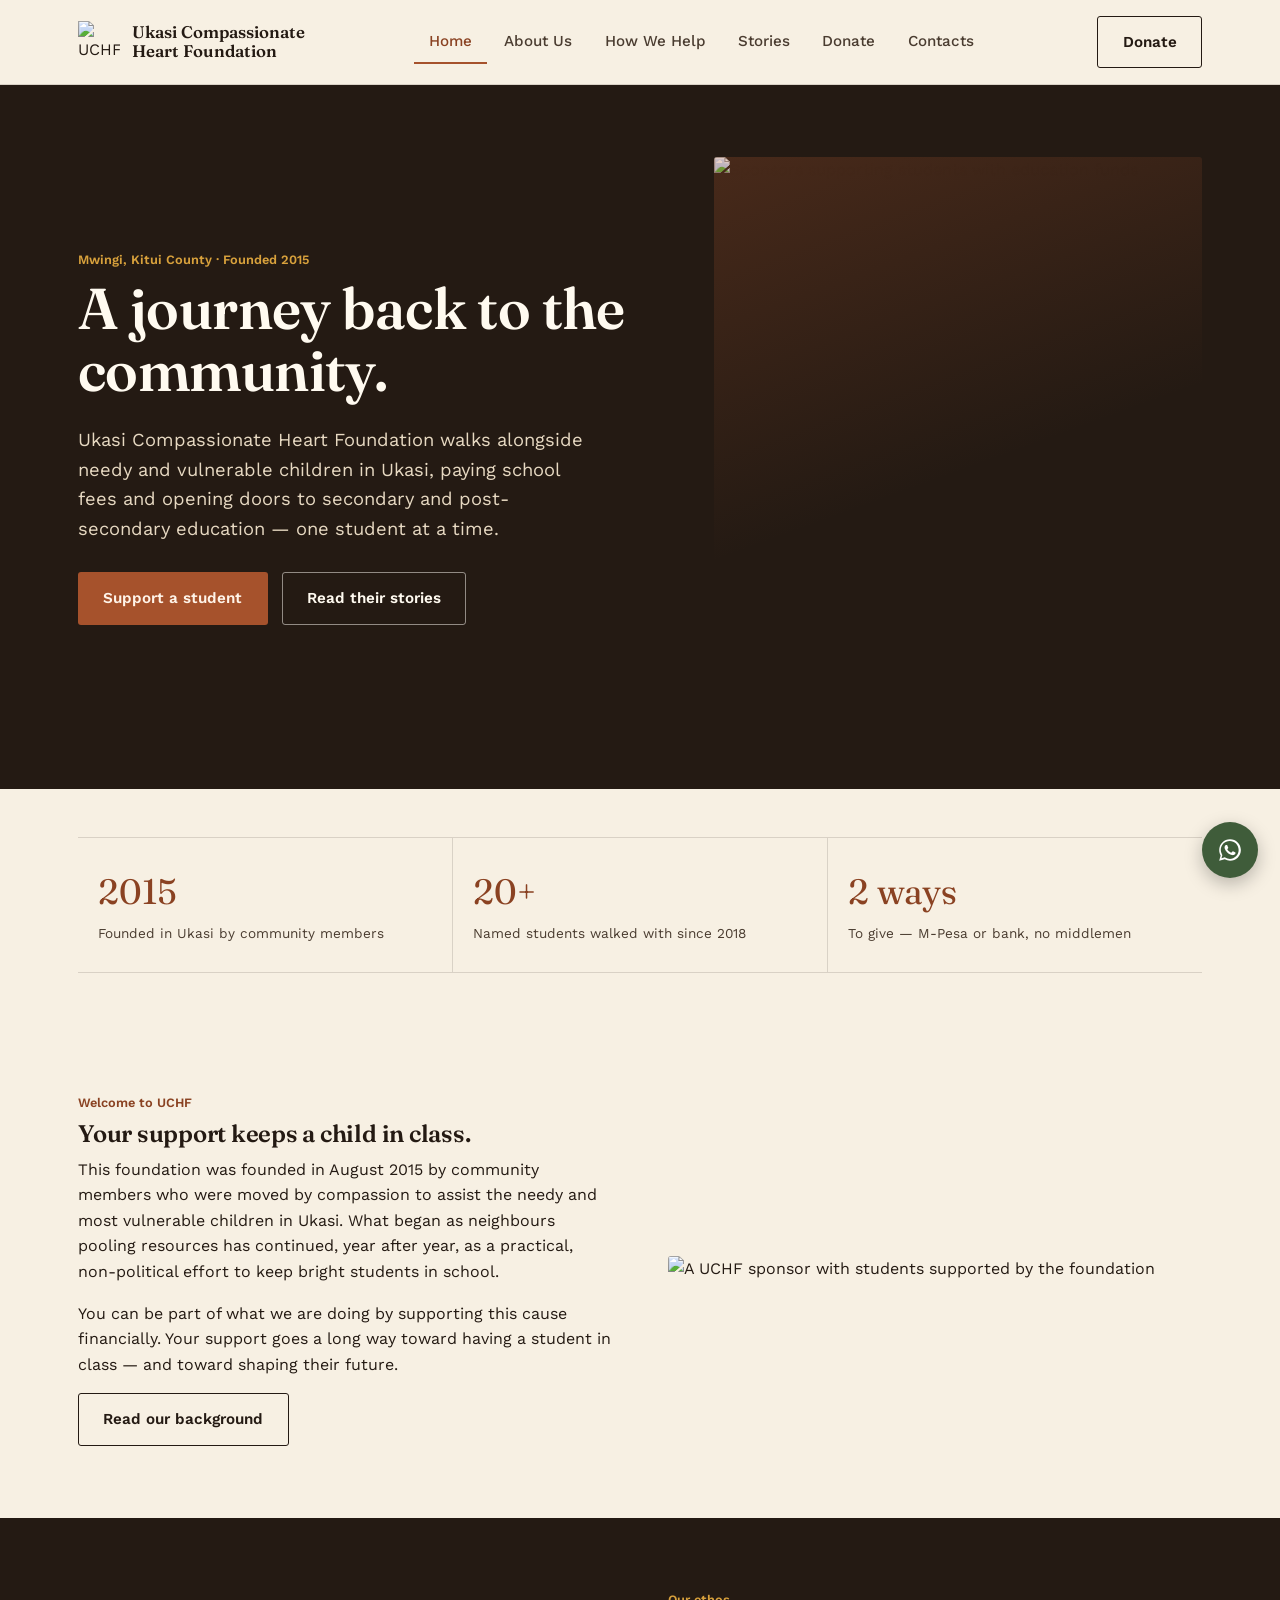
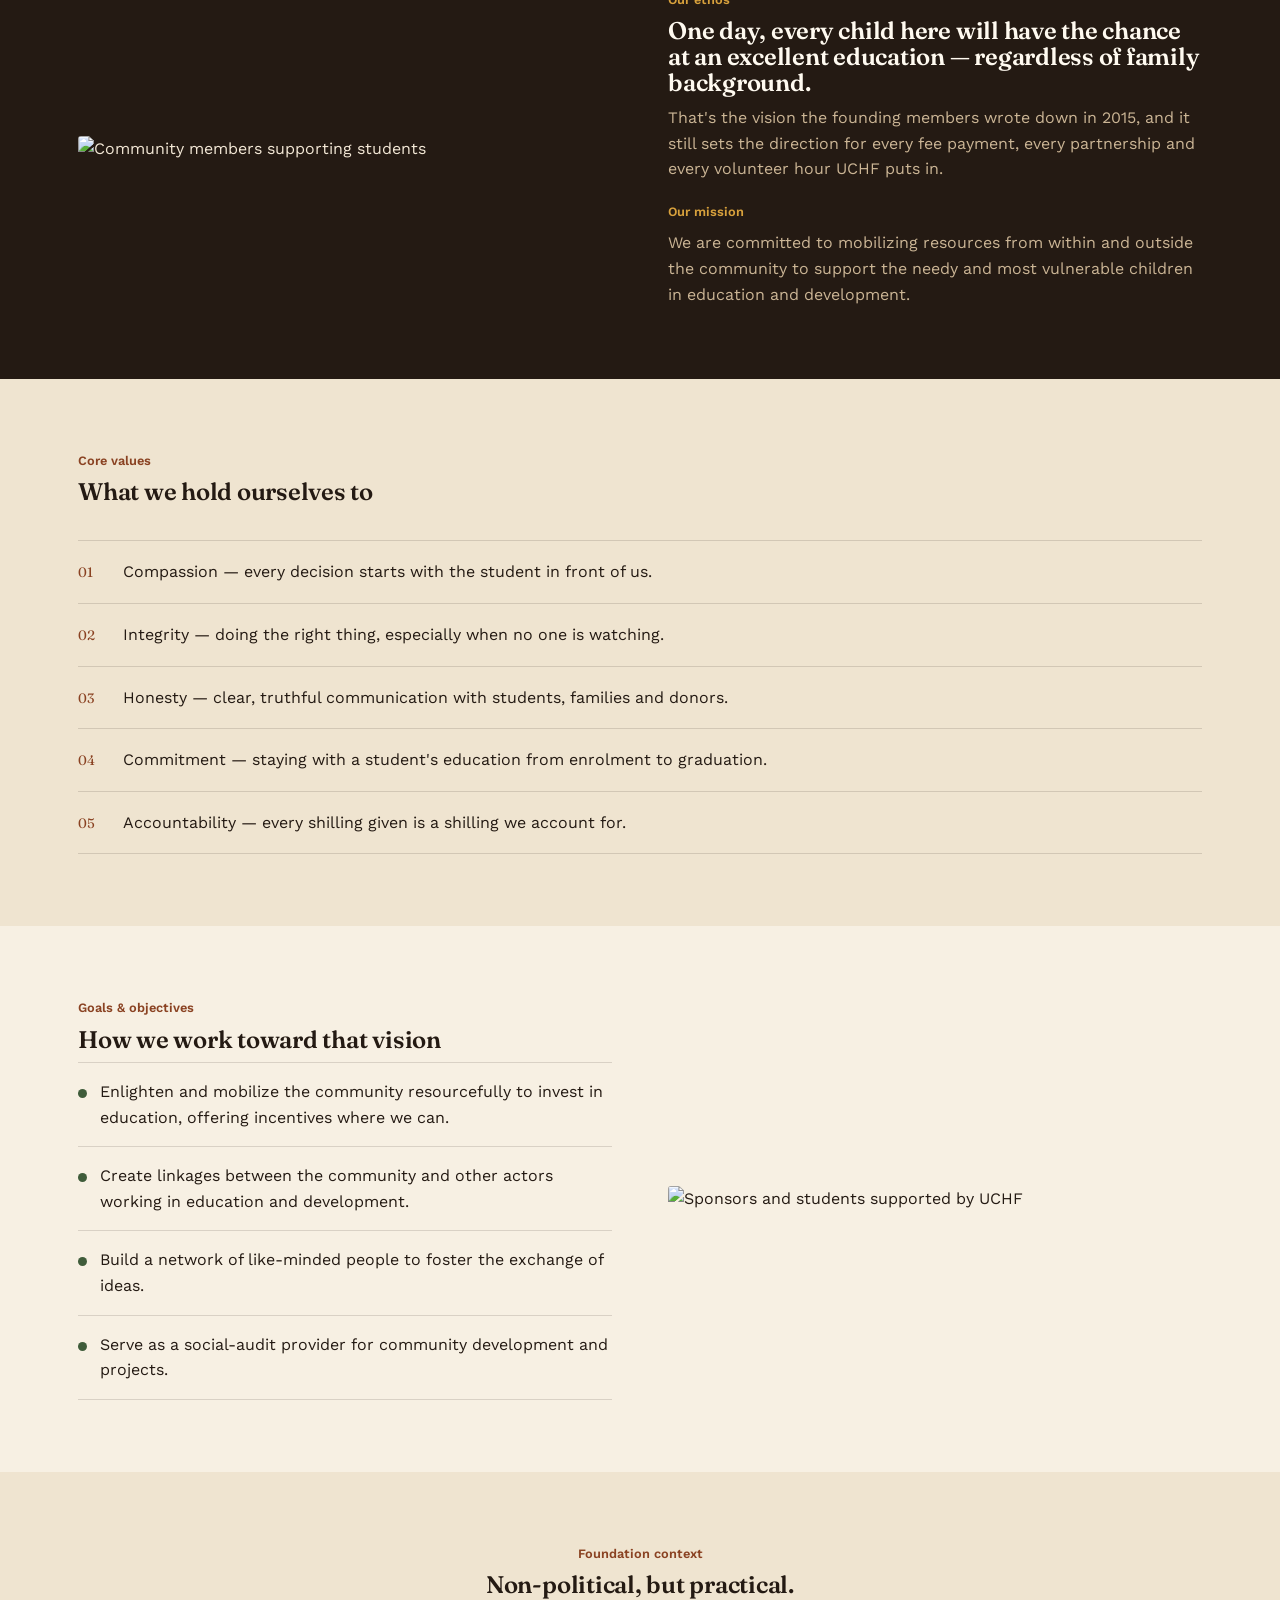
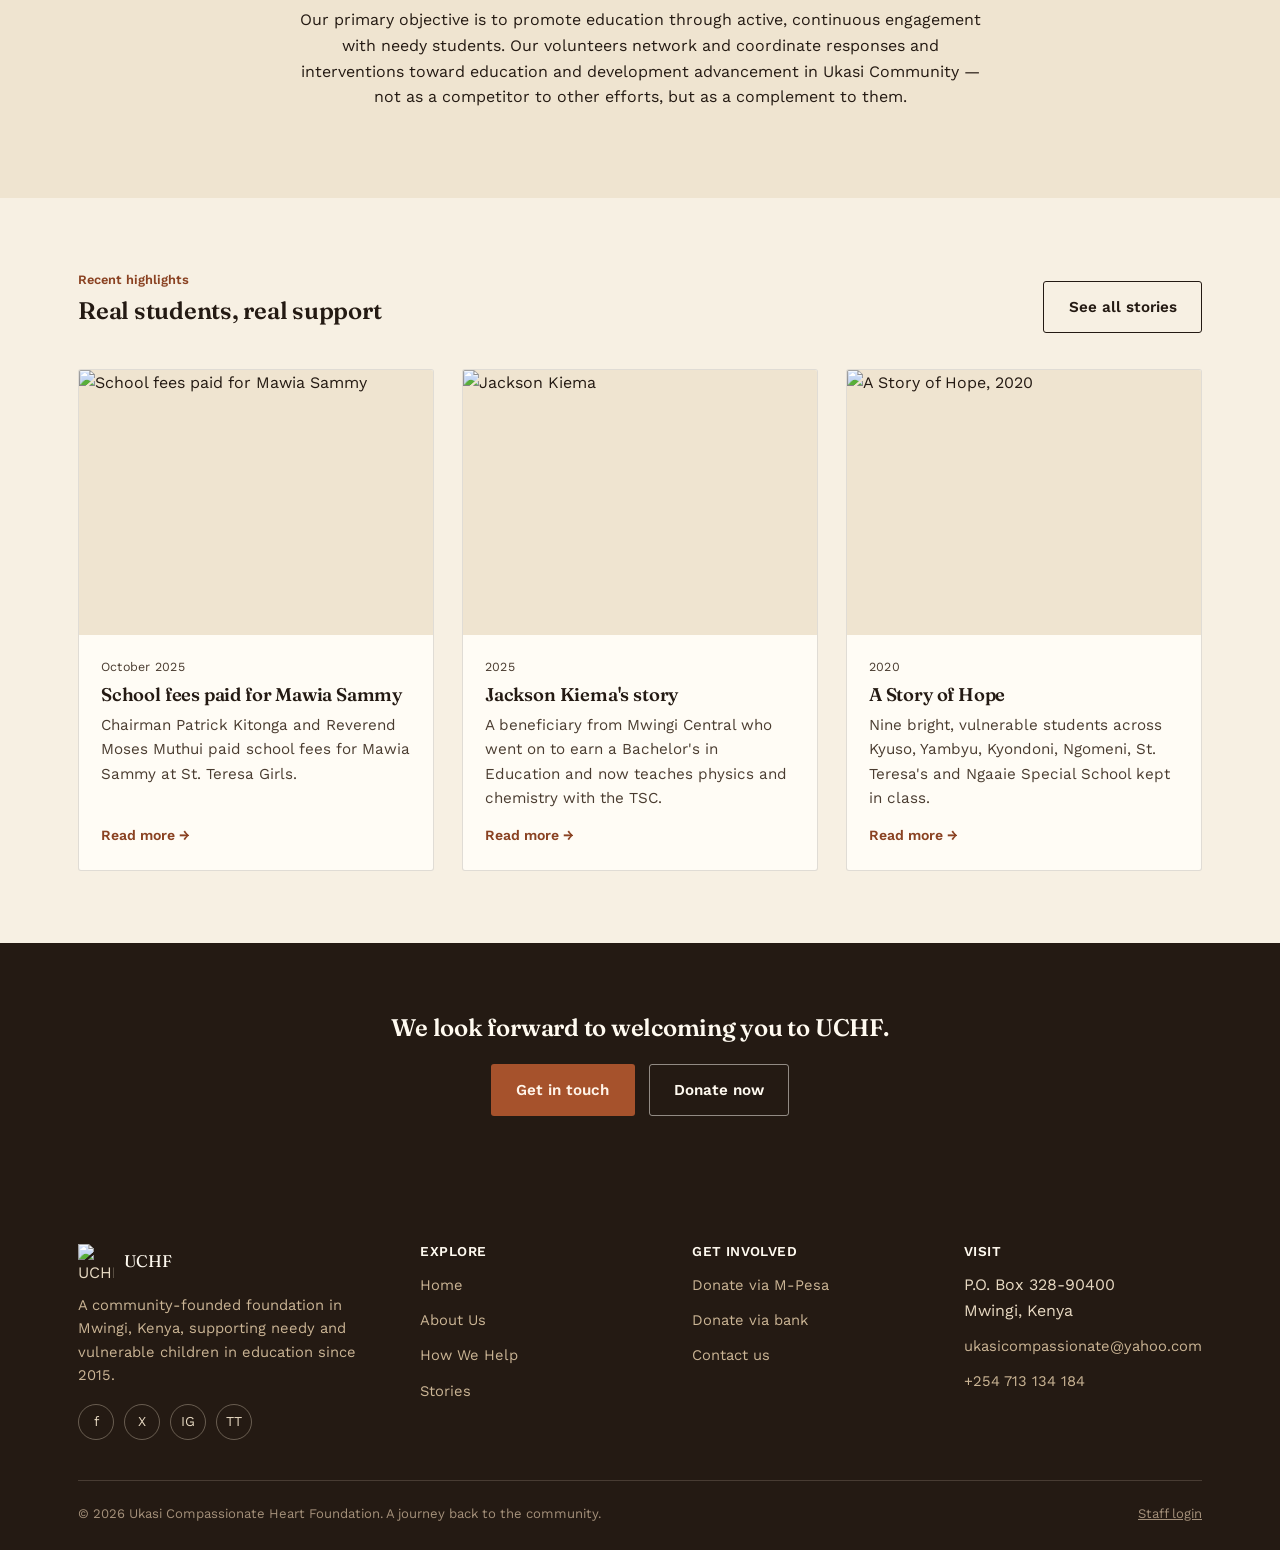
==== index.html @ 21df184b "feat: rebuild UCHF website as six-page interlinked static site - Recreate ukasicompassionateheart.or" ====
<!DOCTYPE html>
<html lang="en">
<head>
<meta charset="UTF-8">
<meta name="viewport" content="width=device-width, initial-scale=1">
<title>Ukasi Compassionate Heart Foundation — A journey back to the community</title>
<meta name="description" content="UCHF is a community-founded foundation in Mwingi, Kenya, supporting needy and vulnerable children with secondary and post-secondary education since 2015.">
<link rel="icon" href="https://www.ukasicompassionateheart.org/wp-content/uploads/2025/10/uchf-logo.png">
<link rel="stylesheet" href="css/style.css">
</head>
<body data-page="home">

<header class="site">
  <div class="nav-inner">
    <a class="brand" href="index.html">
      <img src="https://www.ukasicompassionateheart.org/wp-content/uploads/2025/10/uchf-logo.png" alt="UCHF logo">
      <span class="brand-text">Ukasi Compassionate<br>Heart Foundation</span>
    </a>
    <nav class="primary">
      <a href="index.html" data-nav="home">Home</a>
      <a href="about.html" data-nav="about">About Us</a>
      <a href="programs.html" data-nav="programs">How We Help</a>
      <a href="stories.html" data-nav="stories">Stories</a>
      <a href="donate.html" data-nav="donate">Donate</a>
      <a href="contact.html" data-nav="contact">Contacts</a>
    </nav>
    <div class="nav-cta">
      <a href="donate.html" class="btn btn-outline">Donate</a>
      <button class="menu-toggle" aria-label="Toggle menu"><span></span></button>
    </div>
  </div>
</header>

<section class="hero">
  <div class="hero-grid">
    <div class="hero-copy">
      <p class="eyebrow" style="color:var(--gold)">Mwingi, Kitui County · Founded 2015</p>
      <h1>A journey back to the community.</h1>
      <p class="lede">Ukasi Compassionate Heart Foundation walks alongside needy and vulnerable children in Ukasi, paying school fees and opening doors to secondary and post-secondary education — one student at a time.</p>
      <div class="hero-actions">
        <a href="donate.html" class="btn btn-clay">Support a student</a>
        <a href="stories.html" class="btn btn-ghost">Read their stories</a>
      </div>
    </div>
    <div class="hero-photo">
      <img src="https://www.ukasicompassionateheart.org/wp-content/uploads/2025/10/Firefly_a-photo-of-sponsors-supporting-a-few-students-with-college-education-funds-should-be-378189-1024x796.jpg" alt="Sponsors supporting students with education funds">
    </div>
  </div>
</section>

<section class="tight">
  <div class="wrap">
    <div class="stat-row">
      <div class="stat"><span class="n" data-count="2015">2015</span><span class="l">Founded in Ukasi by community members</span></div>
      <div class="stat"><span class="n" data-count="20" data-suffix="+">0</span><span class="l">Named students walked with since 2018</span></div>
      <div class="stat"><span class="n" data-count="2" data-suffix=" ways">0</span><span class="l">To give — M-Pesa or bank, no middlemen</span></div>
    </div>
  </div>
</section>

<section>
  <div class="wrap two-col">
    <div>
      <p class="eyebrow">Welcome to UCHF</p>
      <h2>Your support keeps a child in class.</h2>
      <p>This foundation was founded in August 2015 by community members who were moved by compassion to assist the needy and most vulnerable children in Ukasi. What began as neighbours pooling resources has continued, year after year, as a practical, non-political effort to keep bright students in school.</p>
      <p>You can be part of what we are doing by supporting this cause financially. Your support goes a long way toward having a student in class — and toward shaping their future.</p>
      <a href="about.html" class="btn btn-outline">Read our background</a>
    </div>
    <img src="https://www.ukasicompassionateheart.org/wp-content/uploads/2025/10/Lucid_Origin_a_vibrant_and_heartwarming_photo_of_African_spons_2-1-1024x1024.jpg" alt="A UCHF sponsor with students supported by the foundation">
  </div>
</section>

<section class="bg-ink">
  <div class="wrap two-col">
    <img src="https://www.ukasicompassionateheart.org/wp-content/uploads/2025/10/Lucid_Origin_a_photo_of_African_sponsors_supporting_a_few_Afri_1-1024x1024.jpg" alt="Community members supporting students">
    <div>
      <p class="eyebrow">Our ethos</p>
      <h2>One day, every child here will have the chance at an excellent education — regardless of family background.</h2>
      <p style="color:#cbb595">That's the vision the founding members wrote down in 2015, and it still sets the direction for every fee payment, every partnership and every volunteer hour UCHF puts in.</p>
      <p class="eyebrow" style="margin-top:1.6em">Our mission</p>
      <p style="color:#cbb595;margin-bottom:0">We are committed to mobilizing resources from within and outside the community to support the needy and most vulnerable children in education and development.</p>
    </div>
  </div>
</section>

<section class="bg-deep">
  <div class="wrap">
    <div class="section-head">
      <p class="eyebrow">Core values</p>
      <h2>What we hold ourselves to</h2>
    </div>
    <ul class="value-list">
      <li><span class="num">01</span><span>Compassion — every decision starts with the student in front of us.</span></li>
      <li><span class="num">02</span><span>Integrity — doing the right thing, especially when no one is watching.</span></li>
      <li><span class="num">03</span><span>Honesty — clear, truthful communication with students, families and donors.</span></li>
      <li><span class="num">04</span><span>Commitment — staying with a student's education from enrolment to graduation.</span></li>
      <li><span class="num">05</span><span>Accountability — every shilling given is a shilling we account for.</span></li>
    </ul>
  </div>
</section>

<section>
  <div class="wrap two-col">
    <div>
      <p class="eyebrow">Goals &amp; objectives</p>
      <h2>How we work toward that vision</h2>
      <ul class="goal-list">
        <li>Enlighten and mobilize the community resourcefully to invest in education, offering incentives where we can.</li>
        <li>Create linkages between the community and other actors working in education and development.</li>
        <li>Build a network of like-minded people to foster the exchange of ideas.</li>
        <li>Serve as a social-audit provider for community development and projects.</li>
      </ul>
    </div>
    <img src="https://www.ukasicompassionateheart.org/wp-content/uploads/2025/10/Firefly_a-photo-of-sponsors-supporting-a-few-students-with-college-education-funds-should-be-301897.jpg" alt="Sponsors and students supported by UCHF">
  </div>
</section>

<section class="bg-deep">
  <div class="wrap" style="text-align:center;max-width:760px">
    <p class="eyebrow" style="justify-content:center">Foundation context</p>
    <h2>Non-political, but practical.</h2>
    <p>Our primary objective is to promote education through active, continuous engagement with needy students. Our volunteers network and coordinate responses and interventions toward education and development advancement in Ukasi Community — not as a competitor to other efforts, but as a complement to them.</p>
  </div>
</section>

<section>
  <div class="wrap">
    <div class="section-head" style="display:flex;justify-content:space-between;align-items:flex-end;flex-wrap:wrap;gap:16px;max-width:none">
      <div>
        <p class="eyebrow">Recent highlights</p>
        <h2 class="mt-0">Real students, real support</h2>
      </div>
      <a href="stories.html" class="btn btn-outline">See all stories</a>
    </div>
    <div class="grid-3">
      <div class="story-card">
        <div class="thumb"><img src="https://www.ukasicompassionateheart.org/wp-content/uploads/2025/10/WhatsApp-Image-2025-10-21-at-18.27.44_65512d56.jpg" alt="School fees paid for Mawia Sammy" data-lightbox="https://www.ukasicompassionateheart.org/wp-content/uploads/2025/10/WhatsApp-Image-2025-10-21-at-18.27.44_65512d56.jpg" data-caption="School fees paid for Mawia Sammy"></div>
        <div class="body">
          <span class="date">October 2025</span>
          <h3>School fees paid for Mawia Sammy</h3>
          <p>Chairman Patrick Kitonga and Reverend Moses Muthui paid school fees for Mawia Sammy at St. Teresa Girls.</p>
          <a class="readmore" href="stories.html#mawia-sammy">Read more →</a>
        </div>
      </div>
      <div class="story-card">
        <div class="thumb"><img src="https://www.ukasicompassionateheart.org/wp-content/uploads/2025/10/Kiema.jpg" alt="Jackson Kiema" data-lightbox="https://www.ukasicompassionateheart.org/wp-content/uploads/2025/10/Kiema.jpg" data-caption="Jackson Kiema"></div>
        <div class="body">
          <span class="date">2025</span>
          <h3>Jackson Kiema's story</h3>
          <p>A beneficiary from Mwingi Central who went on to earn a Bachelor's in Education and now teaches physics and chemistry with the TSC.</p>
          <a class="readmore" href="stories.html#jackson-kiema">Read more →</a>
        </div>
      </div>
      <div class="story-card">
        <div class="thumb"><img src="https://www.ukasicompassionateheart.org/wp-content/uploads/2025/10/school.jpeg" alt="A Story of Hope, 2020" data-lightbox="https://www.ukasicompassionateheart.org/wp-content/uploads/2025/10/school.jpeg" data-caption="A Story of Hope, 2020"></div>
        <div class="body">
          <span class="date">2020</span>
          <h3>A Story of Hope</h3>
          <p>Nine bright, vulnerable students across Kyuso, Yambyu, Kyondoni, Ngomeni, St. Teresa's and Ngaaie Special School kept in class.</p>
          <a class="readmore" href="stories.html#story-of-hope-2020">Read more →</a>
        </div>
      </div>
    </div>
  </div>
</section>

<section class="bg-ink center">
  <div class="wrap" style="max-width:640px">
    <h2>We look forward to welcoming you to UCHF.</h2>
    <div class="hero-actions" style="justify-content:center;margin-top:1.4em">
      <a href="contact.html" class="btn btn-clay">Get in touch</a>
      <a href="donate.html" class="btn btn-ghost">Donate now</a>
    </div>
  </div>
</section>

<div id="uchf-footer"></div>
<script src="js/main.js"></script>
<script src="js/footer.js"></script>
<div class="lightbox" id="lightbox"><button class="lightbox-close" aria-label="Close">✕</button><img src="" alt=""></div>
<div class="toast" id="toast"></div>
<div class="wa-widget" id="wa-widget">
  <div class="wa-panel" id="wa-panel">
    <div class="wa-panel-head">
      <img src="https://www.ukasicompassionateheart.org/wp-content/uploads/2025/10/uchf-logo.png" alt="UCHF logo">
      <div><strong>Ukasi Compassionate Heart Foundation</strong><span>Typically replies within a day</span></div>
    </div>
    <p class="wa-panel-msg">Hi 👋 — have a question about donating or sponsoring a student? Message us directly on WhatsApp.</p>
    <a class="wa-start" href="https://wa.me/254713134184?text=Hi%20UCHF%2C%20I%27d%20like%20to%20ask%20about..." target="_blank" rel="noopener">Start chat</a>
  </div>
  <button class="wa-toggle-btn" id="wa-toggle" aria-label="Toggle WhatsApp chat" aria-expanded="false">
    <svg class="ic-chat" viewBox="0 0 24 24"><path d="M12.04 2c-5.52 0-10 4.48-10 10 0 1.77.46 3.5 1.34 5.02L2 22l5.13-1.35A9.96 9.96 0 0 0 12.04 22c5.52 0 10-4.48 10-10s-4.48-10-10-10zm0 18.2c-1.6 0-3.16-.43-4.52-1.24l-.32-.19-3.05.8.81-2.97-.21-.3a8.2 8.2 0 0 1-1.26-4.3c0-4.54 3.7-8.24 8.25-8.24 4.54 0 8.24 3.7 8.24 8.24 0 4.55-3.7 8.2-8.24 8.2zm4.52-6.16c-.25-.13-1.47-.72-1.7-.81-.23-.08-.4-.13-.56.13-.17.25-.64.81-.79.98-.14.17-.29.19-.54.06-.25-.13-1.04-.38-1.98-1.22-.73-.65-1.23-1.46-1.37-1.71-.14-.25-.02-.38.11-.51.11-.11.25-.29.37-.44.12-.15.16-.25.25-.42.08-.17.04-.31-.02-.44-.06-.13-.56-1.35-.77-1.85-.2-.48-.41-.42-.56-.43h-.48c-.17 0-.44.06-.67.31-.23.25-.87.85-.87 2.08 0 1.23.89 2.42 1.02 2.58.13.17 1.75 2.67 4.24 3.74.59.26 1.06.41 1.42.52.6.19 1.14.16 1.57.1.48-.07 1.47-.6 1.68-1.18.21-.58.21-1.08.14-1.18-.06-.1-.23-.16-.48-.29z"/></svg>
    <svg class="ic-close" viewBox="0 0 24 24"><path d="M6 6L18 18M18 6L6 18" stroke="#fff" stroke-width="2.4" stroke-linecap="round"/></svg>
  </button>
</div>
</body>
</html>
---- css/style.css ----
@import url('https://fonts.googleapis.com/css2?family=Fraunces:ital,opsz,wght@0,9..144,400;0,9..144,500;0,9..144,600;0,9..144,700;1,9..144,500&family=Work+Sans:wght@400;500;600;700&display=swap');

:root{
  --ink:#241a13;
  --ink-soft:#4a3c30;
  --paper:#f7f0e3;
  --paper-deep:#efe4d0;
  --card:#fffcf5;
  --clay:#a6522c;
  --clay-deep:#8a4222;
  --gold:#d8a13c;
  --green:#3f5c3a;
  --green-deep:#2c4128;
  --line:rgba(36,26,19,.14);
  --shadow:0 1px 0 rgba(36,26,19,.08);
  --radius:3px;
  --maxw:1180px;
}

*{box-sizing:border-box}
html{scroll-behavior:smooth}
body{
  margin:0;
  background:var(--paper);
  color:var(--ink);
  font-family:'Work Sans',system-ui,sans-serif;
  font-size:16px;
  line-height:1.6;
  -webkit-font-smoothing:antialiased;
}
img{max-width:100%;display:block}
a{color:inherit}
h1,h2,h3,h4{
  font-family:'Fraunces',Georgia,serif;
  font-weight:600;
  line-height:1.08;
  margin:0 0 .4em;
  letter-spacing:-.01em;
}
p{margin:0 0 1em}
.wrap{max-width:var(--maxw);margin:0 auto;padding:0 28px}
.eyebrow{
  font-family:'Work Sans',sans-serif;
  font-size:.8rem;
  font-weight:600;
  color:var(--clay-deep);
  margin:0 0 .6em;
}
.btn{
  display:inline-flex;
  align-items:center;
  gap:.5em;
  padding:.85em 1.6em;
  border-radius:var(--radius);
  font-weight:600;
  font-size:.95rem;
  text-decoration:none;
  border:1.5px solid transparent;
  cursor:pointer;
  transition:transform .15s ease, background-color .15s ease, border-color .15s ease, color .15s ease;
  font-family:'Work Sans',sans-serif;
}
.btn:hover{transform:translateY(-1px)}
.btn-clay{background:var(--clay);color:#fff4e9}
.btn-clay:hover{background:var(--clay-deep)}
.btn-outline{border-color:var(--ink);color:var(--ink);background:transparent}
.btn-outline:hover{background:var(--ink);color:var(--paper)}
.btn-ghost{border-color:rgba(255,252,245,.5);color:#fffaf0;background:transparent}
.btn-ghost:hover{background:rgba(255,252,245,.15)}

/* ---------- header ---------- */
header.site{
  position:sticky;top:0;z-index:50;
  background:var(--paper);
  border-bottom:1px solid var(--line);
}
.nav-inner{
  max-width:var(--maxw);margin:0 auto;padding:16px 28px;
  display:flex;align-items:center;justify-content:space-between;
}
.brand{display:flex;align-items:center;gap:12px;text-decoration:none}
.brand img{height:42px;width:42px;object-fit:contain}
.brand-text{font-family:'Fraunces',serif;font-weight:600;font-size:1.05rem;color:var(--ink);line-height:1.15}
.brand-text small{display:block;font-family:'Work Sans',sans-serif;font-weight:500;font-size:.68rem;letter-spacing:.02em;color:var(--ink-soft)}
nav.primary{display:flex;align-items:center;gap:2px}
nav.primary a{
  padding:.6em 1em;text-decoration:none;color:var(--ink-soft);
  font-weight:500;font-size:.95rem;border-bottom:2px solid transparent;
}
nav.primary a:hover{color:var(--ink)}
nav.primary a.active{color:var(--clay-deep);border-bottom-color:var(--clay)}
.nav-cta{display:flex;align-items:center;gap:10px}
.menu-toggle{
  display:none;background:none;border:1.5px solid var(--ink);border-radius:var(--radius);
  width:42px;height:42px;cursor:pointer;position:relative;
}
.menu-toggle span, .menu-toggle span::before, .menu-toggle span::after{
  content:'';position:absolute;left:11px;right:11px;height:2px;background:var(--ink);transition:.2s;
}
.menu-toggle span{top:20px}
.menu-toggle span::before{top:-7px}
.menu-toggle span::after{top:7px}
.menu-toggle.open span{background:transparent}
.menu-toggle.open span::before{transform:rotate(45deg);top:0}
.menu-toggle.open span::after{transform:rotate(-45deg);top:0}

@media (max-width:860px){
  nav.primary{
    position:fixed;inset:73px 0 0 0;background:var(--paper);
    flex-direction:column;align-items:stretch;padding:10px 28px 28px;
    transform:translateY(-8px);opacity:0;pointer-events:none;transition:.18s ease;
    border-top:1px solid var(--line);
  }
  nav.primary.open{transform:translateY(0);opacity:1;pointer-events:auto}
  nav.primary a{padding:.9em 0;border-bottom:1px solid var(--line);font-size:1.05rem}
  .nav-cta .btn-outline{display:none}
  .menu-toggle{display:block}
}

/* ---------- hero ---------- */
.hero{position:relative;overflow:hidden;background:var(--ink)}
.hero-grid{
  max-width:var(--maxw);margin:0 auto;padding:0 28px;
  display:grid;grid-template-columns:1.1fr .9fr;align-items:center;gap:40px;min-height:560px;
}
.hero-copy{padding:64px 0;color:#fbf4e6}
.hero h1{font-size:clamp(2.4rem,5vw,3.6rem);color:#fffaf0}
.hero p.lede{font-size:1.15rem;color:#e7d9c2;max-width:46ch;margin-bottom:1.6em}
.hero-actions{display:flex;gap:14px;flex-wrap:wrap}
.hero-photo{position:relative;height:100%;min-height:420px}
.hero-photo img{width:100%;height:100%;object-fit:cover;border-radius:var(--radius)}
.hero-photo::after{
  content:'';position:absolute;inset:0;
  background:linear-gradient(160deg, rgba(166,82,44,.28), transparent 55%);
  border-radius:var(--radius);
}
@media (max-width:860px){
  .hero-grid{grid-template-columns:1fr;min-height:auto}
  .hero-photo{min-height:260px;order:-1;margin-top:28px}
  .hero-copy{padding:36px 0 8px}
}

/* page header (non-home) */
.page-hero{background:var(--ink);color:#fbf4e6;padding:64px 0 46px;border-bottom:4px solid var(--clay)}
.page-hero h1{color:#fffaf0;font-size:clamp(2rem,4vw,2.8rem)}
.page-hero p{color:#e7d9c2;max-width:60ch;font-size:1.05rem;margin:0}
.crumb{font-size:.85rem;color:#cbb595;margin-bottom:.8em}
.crumb a{color:#e7d9c2;text-decoration:none}
.crumb a:hover{text-decoration:underline}

/* ---------- sections ---------- */
section{padding:72px 0}
section.tight{padding:48px 0}
.section-head{max-width:640px;margin-bottom:2.2em}
.section-head.center{margin-left:auto;margin-right:auto;text-align:center}
.bg-deep{background:var(--paper-deep)}
.bg-ink{background:var(--ink);color:#f3e8d6}
.bg-ink h2{color:#fffaf0}
.bg-ink .eyebrow{color:var(--gold)}

.two-col{display:grid;grid-template-columns:1fr 1fr;gap:56px;align-items:center}
@media (max-width:860px){.two-col{grid-template-columns:1fr;gap:32px}}
.two-col img{border-radius:var(--radius)}

.grid-3{display:grid;grid-template-columns:repeat(3,1fr);gap:28px}
.grid-2{display:grid;grid-template-columns:1fr 1fr;gap:28px}
@media (max-width:860px){.grid-3{grid-template-columns:1fr}.grid-2{grid-template-columns:1fr}}

.card{
  background:var(--card);border:1px solid var(--line);border-radius:var(--radius);
  padding:28px;
}

.value-list{list-style:none;margin:0;padding:0;display:grid;gap:0}
.value-list li{
  padding:18px 0;border-top:1px solid var(--line);
  display:flex;gap:18px;align-items:baseline;
}
.value-list li:last-child{border-bottom:1px solid var(--line)}
.value-list .num{font-family:'Fraunces',serif;font-size:.85rem;color:var(--clay-deep);min-width:2em}

.goal-list{list-style:none;margin:0;padding:0}
.goal-list li{
  padding:16px 0 16px 22px;border-top:1px solid var(--line);position:relative;
}
.goal-list li:last-child{border-bottom:1px solid var(--line)}
.goal-list li::before{
  content:'';position:absolute;left:0;top:26px;width:9px;height:9px;background:var(--green);border-radius:50%;
}

/* highlight / story cards */
.story-card{
  display:flex;flex-direction:column;background:var(--card);border:1px solid var(--line);border-radius:var(--radius);overflow:hidden;
}
.story-card .thumb{aspect-ratio:4/3;overflow:hidden;background:var(--paper-deep);cursor:zoom-in}
.story-card .thumb img{width:100%;height:100%;object-fit:cover;transition:transform .4s ease}
.story-card:hover .thumb img{transform:scale(1.045)}
.story-card .body{padding:22px 22px 24px;display:flex;flex-direction:column;gap:.5em;flex:1}
.story-card .date{font-size:.78rem;color:var(--ink-soft);letter-spacing:.02em}
.story-card h3{font-size:1.15rem;margin:0}
.story-card p{color:var(--ink-soft);font-size:.95rem;margin:0;flex:1}
.story-card .readmore{font-size:.88rem;font-weight:600;color:var(--clay-deep);text-decoration:none;margin-top:.4em}

.filter-row{display:flex;gap:10px;flex-wrap:wrap;margin-bottom:32px}
.filter-btn{
  border:1.5px solid var(--ink);background:transparent;color:var(--ink);
  padding:.5em 1.1em;border-radius:999px;font-family:'Work Sans',sans-serif;
  font-size:.86rem;font-weight:600;cursor:pointer;transition:.15s;
}
.filter-btn.active,.filter-btn:hover{background:var(--ink);color:var(--paper)}

/* stats */
.stat-row{display:flex;flex-wrap:wrap;gap:0;border-top:1px solid var(--line);border-bottom:1px solid var(--line)}
.stat{flex:1;min-width:150px;padding:26px 20px;border-left:1px solid var(--line)}
.stat:first-child{border-left:none}
.stat .n{font-family:'Fraunces',serif;font-size:2.2rem;color:var(--clay-deep);display:block}
.stat .l{font-size:.85rem;color:var(--ink-soft)}
@media (max-width:640px){.stat{border-left:none;border-top:1px solid var(--line)}.stat:first-child{border-top:none}}

/* donate */
.tabs{display:flex;gap:8px;margin-bottom:0;border-bottom:1px solid var(--line)}
.tab-btn{
  background:none;border:none;padding:14px 22px;font-family:'Work Sans',sans-serif;
  font-weight:600;font-size:.98rem;color:var(--ink-soft);cursor:pointer;border-bottom:2px solid transparent;margin-bottom:-1px;
}
.tab-btn.active{color:var(--ink);border-bottom-color:var(--clay)}
.tab-panel{display:none;padding:32px 0}
.tab-panel.active{display:block}
.give-row{
  display:flex;align-items:center;justify-content:space-between;gap:16px;
  padding:16px 20px;background:var(--card);border:1px solid var(--line);border-radius:var(--radius);margin-bottom:12px;
}
.give-row .lbl{font-size:.78rem;color:var(--ink-soft);letter-spacing:.02em}
.give-row .val{font-family:'Fraunces',serif;font-size:1.3rem}
.copy-btn{
  border:1.5px solid var(--ink);background:transparent;border-radius:var(--radius);
  padding:.5em .9em;font-size:.82rem;font-weight:600;cursor:pointer;white-space:nowrap;
}
.copy-btn:hover{background:var(--ink);color:var(--paper)}
.copy-btn.copied{background:var(--green);border-color:var(--green);color:#fff}

/* contact */
.contact-grid{display:grid;grid-template-columns:.9fr 1.1fr;gap:48px}
@media (max-width:860px){.contact-grid{grid-template-columns:1fr}}
.field{margin-bottom:18px}
.field label{display:block;font-size:.85rem;font-weight:600;margin-bottom:.4em}
.field input,.field textarea,.field select{
  width:100%;padding:.85em 1em;border:1.5px solid var(--line);border-radius:var(--radius);
  font-family:'Work Sans',sans-serif;font-size:.98rem;background:var(--card);color:var(--ink);
}
.field textarea{resize:vertical;min-height:120px}
.field input:focus,.field textarea:focus,.field select:focus{outline:2px solid var(--clay);outline-offset:1px;border-color:var(--clay)}
.map-frame{border:1px solid var(--line);border-radius:var(--radius);overflow:hidden;height:280px}
.map-frame iframe{width:100%;height:100%;border:0}

.contact-item{display:flex;gap:16px;padding:18px 0;border-top:1px solid var(--line)}
.contact-item:last-child{border-bottom:1px solid var(--line)}
.contact-item .ic{
  width:40px;height:40px;border-radius:50%;background:var(--paper-deep);
  display:flex;align-items:center;justify-content:center;flex-shrink:0;color:var(--clay-deep);font-weight:700;
}
.contact-item h4{margin:0 0 .2em;font-size:1rem;font-family:'Work Sans',sans-serif;font-weight:600}
.contact-item p{margin:0;color:var(--ink-soft);font-size:.94rem}
.contact-item a{color:var(--ink-soft);text-decoration:none}
.contact-item a:hover{color:var(--clay-deep)}

/* accordion (goals/faq) */
.accordion-item{border-top:1px solid var(--line)}
.accordion-item:last-child{border-bottom:1px solid var(--line)}
.accordion-q{
  width:100%;text-align:left;background:none;border:none;padding:18px 0;
  display:flex;justify-content:space-between;align-items:center;cursor:pointer;
  font-family:'Fraunces',serif;font-size:1.05rem;color:var(--ink);gap:20px;
}
.accordion-q .plus{font-size:1.3rem;color:var(--clay);transition:transform .2s;flex-shrink:0}
.accordion-item.open .plus{transform:rotate(45deg)}
.accordion-a{max-height:0;overflow:hidden;transition:max-height .25s ease}
.accordion-a p{padding-bottom:18px;color:var(--ink-soft);max-width:65ch}

/* footer */
footer.site{background:var(--ink);color:#e7d9c2;padding:56px 0 26px;margin-top:0}
.footer-grid{display:grid;grid-template-columns:1.3fr 1fr 1fr 1fr;gap:36px;margin-bottom:40px}
@media (max-width:760px){.footer-grid{grid-template-columns:1fr 1fr}}
.footer-grid h4{color:#fffaf0;font-family:'Work Sans',sans-serif;font-size:.85rem;letter-spacing:.03em;margin-bottom:1em}
.footer-grid ul{list-style:none;margin:0;padding:0}
.footer-grid li{margin-bottom:.6em}
.footer-grid a{color:#cbb595;text-decoration:none;font-size:.92rem}
.footer-grid a:hover{color:#fffaf0}
.footer-brand{display:flex;align-items:center;gap:10px;margin-bottom:14px}
.footer-brand img{height:36px;width:36px}
.footer-brand span{font-family:'Fraunces',serif;color:#fffaf0;font-size:1.05rem}
.social-row{display:flex;gap:10px;margin-top:16px}
.social-row a{
  width:36px;height:36px;border-radius:50%;border:1px solid rgba(231,217,194,.35);
  display:flex;align-items:center;justify-content:center;text-decoration:none;color:#e7d9c2;font-size:.85rem;
}
.social-row a:hover{background:rgba(231,217,194,.12)}
.footer-bottom{
  border-top:1px solid rgba(231,217,194,.18);padding-top:22px;
  display:flex;justify-content:space-between;flex-wrap:wrap;gap:10px;font-size:.82rem;color:#a4907a;
}

/* whatsapp toggle widget */
.wa-widget{position:fixed;right:22px;bottom:22px;z-index:60;display:flex;flex-direction:column;align-items:flex-end;gap:14px}

.wa-panel{
  width:300px;max-width:calc(100vw - 44px);
  background:var(--card);border:1px solid var(--line);border-radius:10px;
  box-shadow:0 16px 40px rgba(20,14,9,.28);
  overflow:hidden;
  transform:translateY(12px) scale(.97);opacity:0;pointer-events:none;
  transition:transform .18s ease, opacity .18s ease;
}
.wa-widget.open .wa-panel{transform:translateY(0) scale(1);opacity:1;pointer-events:auto}

.wa-panel-head{
  background:var(--green);color:#fff;padding:16px 18px;
  display:flex;align-items:center;gap:12px;
}
.wa-panel-head img{width:34px;height:34px;border-radius:50%;background:#fff;object-fit:contain;padding:2px}
.wa-panel-head strong{display:block;font-family:'Work Sans',sans-serif;font-size:.92rem}
.wa-panel-head span{display:block;font-size:.76rem;color:rgba(255,255,255,.85)}

.wa-panel-msg{
  margin:16px 18px 0;padding:12px 14px;background:var(--paper-deep);
  border-radius:10px 10px 10px 2px;font-size:.88rem;color:var(--ink-soft);line-height:1.5;
}
.wa-start{
  display:block;margin:14px 18px 18px;text-align:center;
  background:var(--green);color:#fff;text-decoration:none;font-weight:600;
  padding:.75em 1em;border-radius:8px;font-size:.92rem;transition:background .15s;
}
.wa-start:hover{background:var(--green-deep)}

.wa-toggle-btn{
  background:var(--green);color:#fff;width:56px;height:56px;border-radius:50%;border:none;
  display:flex;align-items:center;justify-content:center;cursor:pointer;
  box-shadow:0 6px 18px rgba(0,0,0,.25);transition:transform .15s;position:relative;flex-shrink:0;
}
.wa-toggle-btn:hover{transform:scale(1.06)}
.wa-toggle-btn svg{width:26px;height:26px;fill:#fff;position:absolute;transition:opacity .15s, transform .15s}
.wa-toggle-btn .ic-close{opacity:0;transform:scale(.6) rotate(-45deg)}
.wa-widget.open .wa-toggle-btn .ic-chat{opacity:0;transform:scale(.6) rotate(45deg)}
.wa-widget.open .wa-toggle-btn .ic-close{opacity:1;transform:scale(1) rotate(0)}

/* lightbox */
.lightbox{
  position:fixed;inset:0;background:rgba(20,14,9,.88);z-index:100;
  display:none;align-items:center;justify-content:center;padding:40px;
}
.lightbox.open{display:flex}
.lightbox img{max-width:min(900px,92vw);max-height:86vh;border-radius:4px}
.lightbox-close{
  position:absolute;top:24px;right:28px;background:none;border:1.5px solid #f3e8d6;color:#f3e8d6;
  width:42px;height:42px;border-radius:50%;cursor:pointer;font-size:1.2rem;
}

/* toast */
.toast{
  position:fixed;left:50%;bottom:28px;transform:translate(-50%,20px);
  background:var(--ink);color:#fdf6e8;padding:14px 22px;border-radius:var(--radius);
  font-size:.92rem;opacity:0;pointer-events:none;transition:.25s;z-index:120;
}
.toast.show{opacity:1;transform:translate(-50%,0)}

/* utils */
.mt-0{margin-top:0}
.center{text-align:center}
.small{font-size:.88rem;color:var(--ink-soft)}
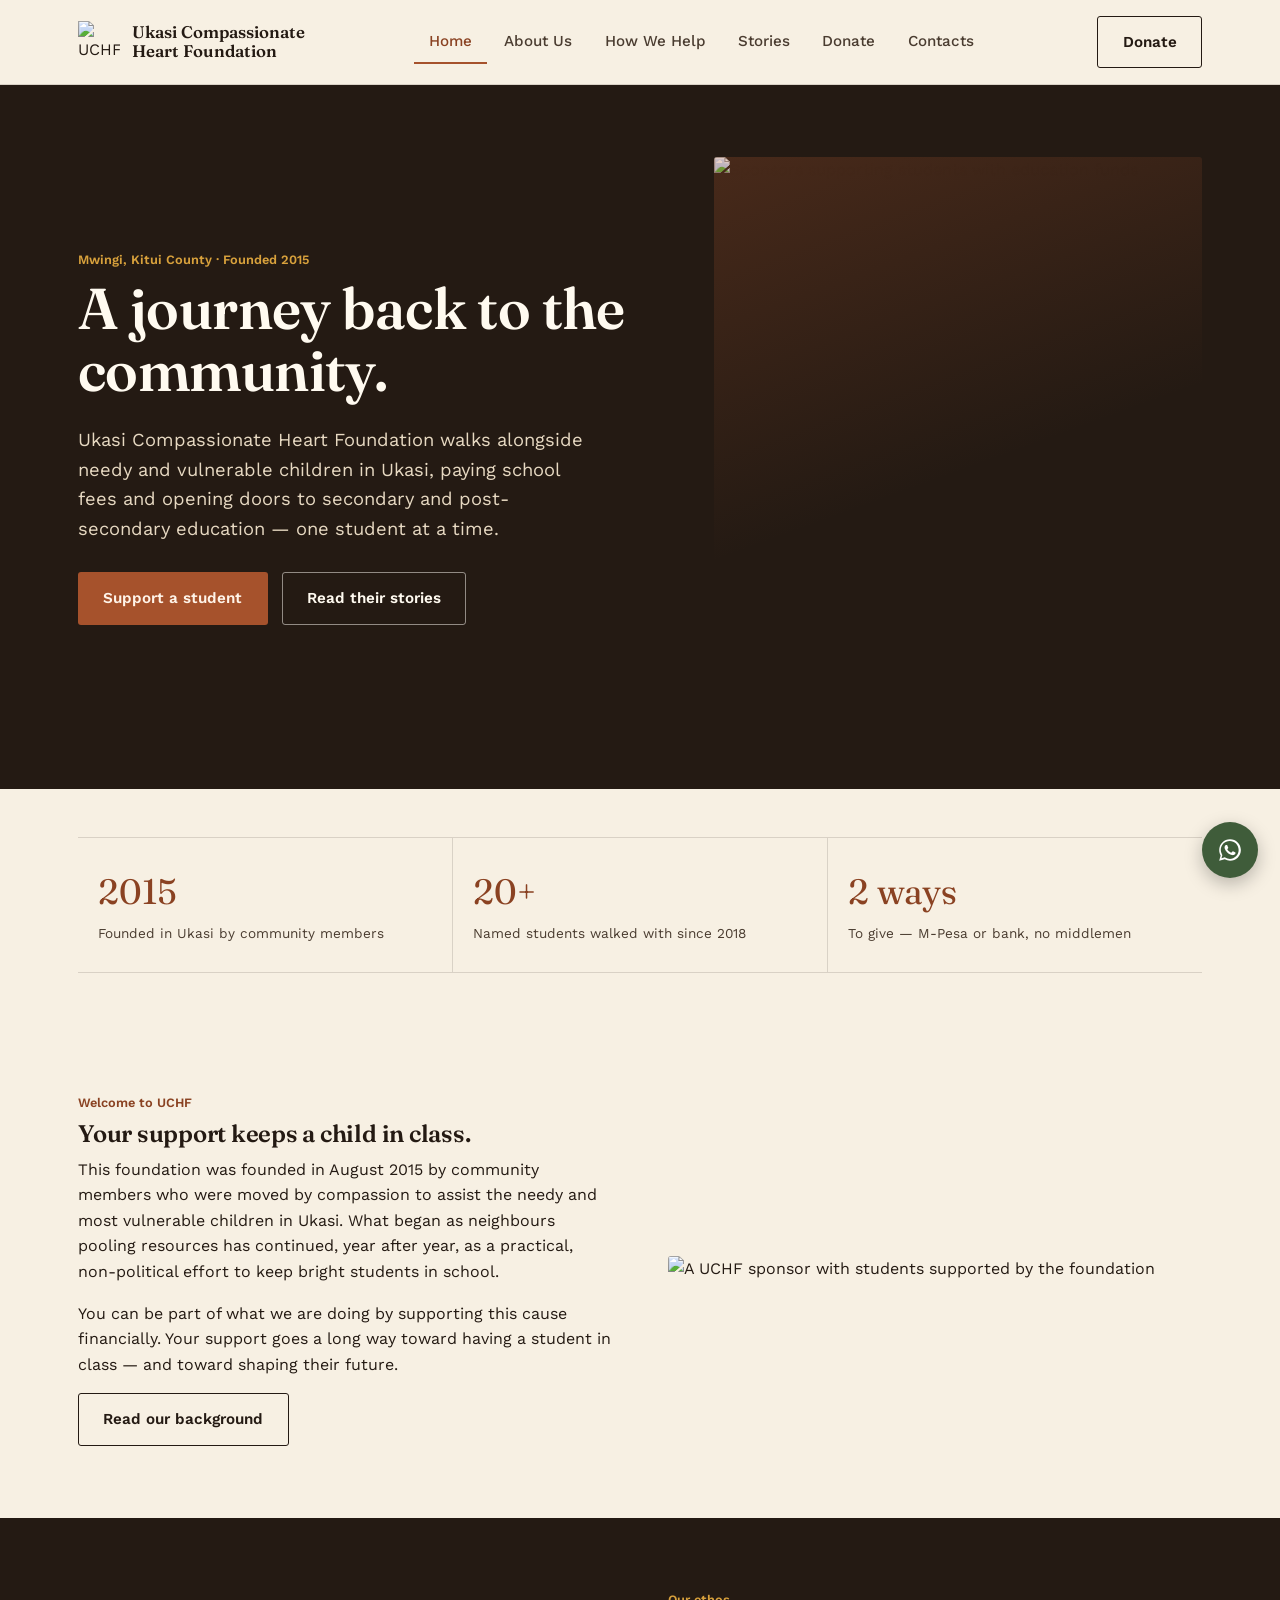
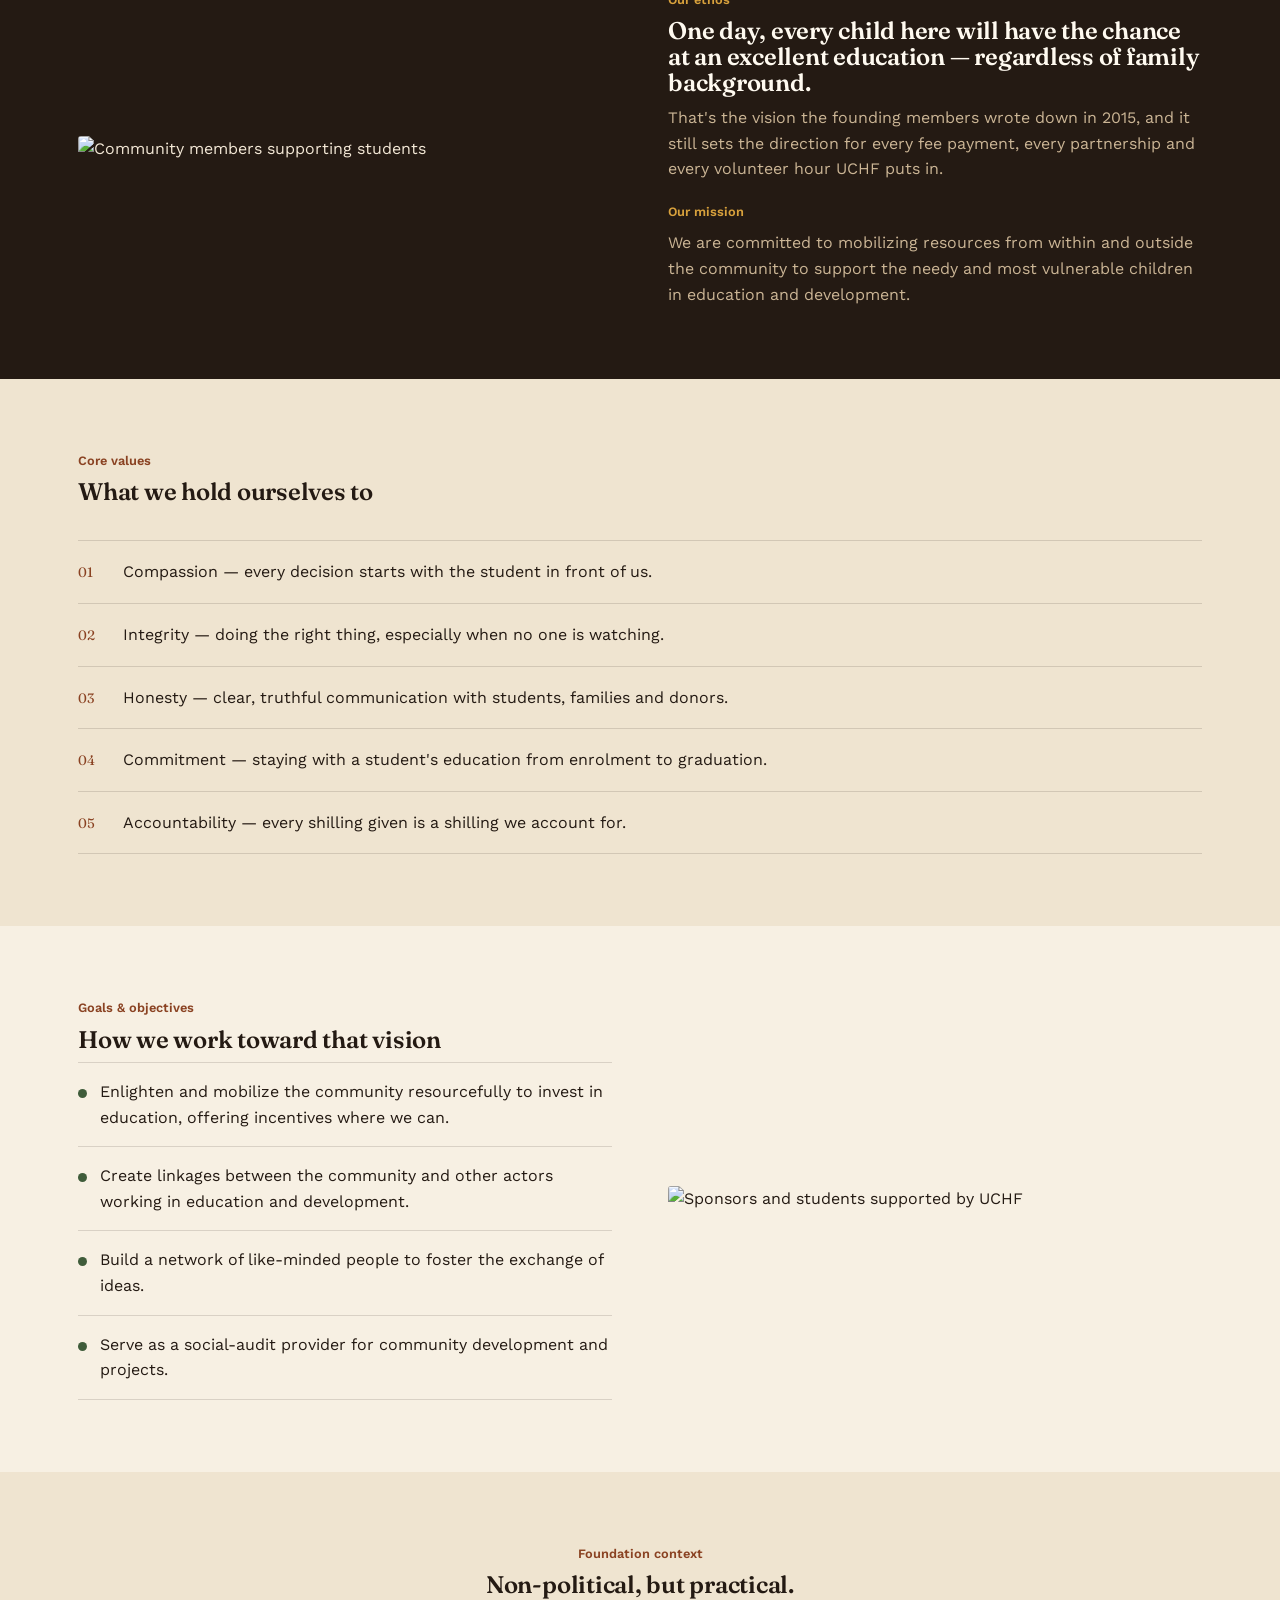
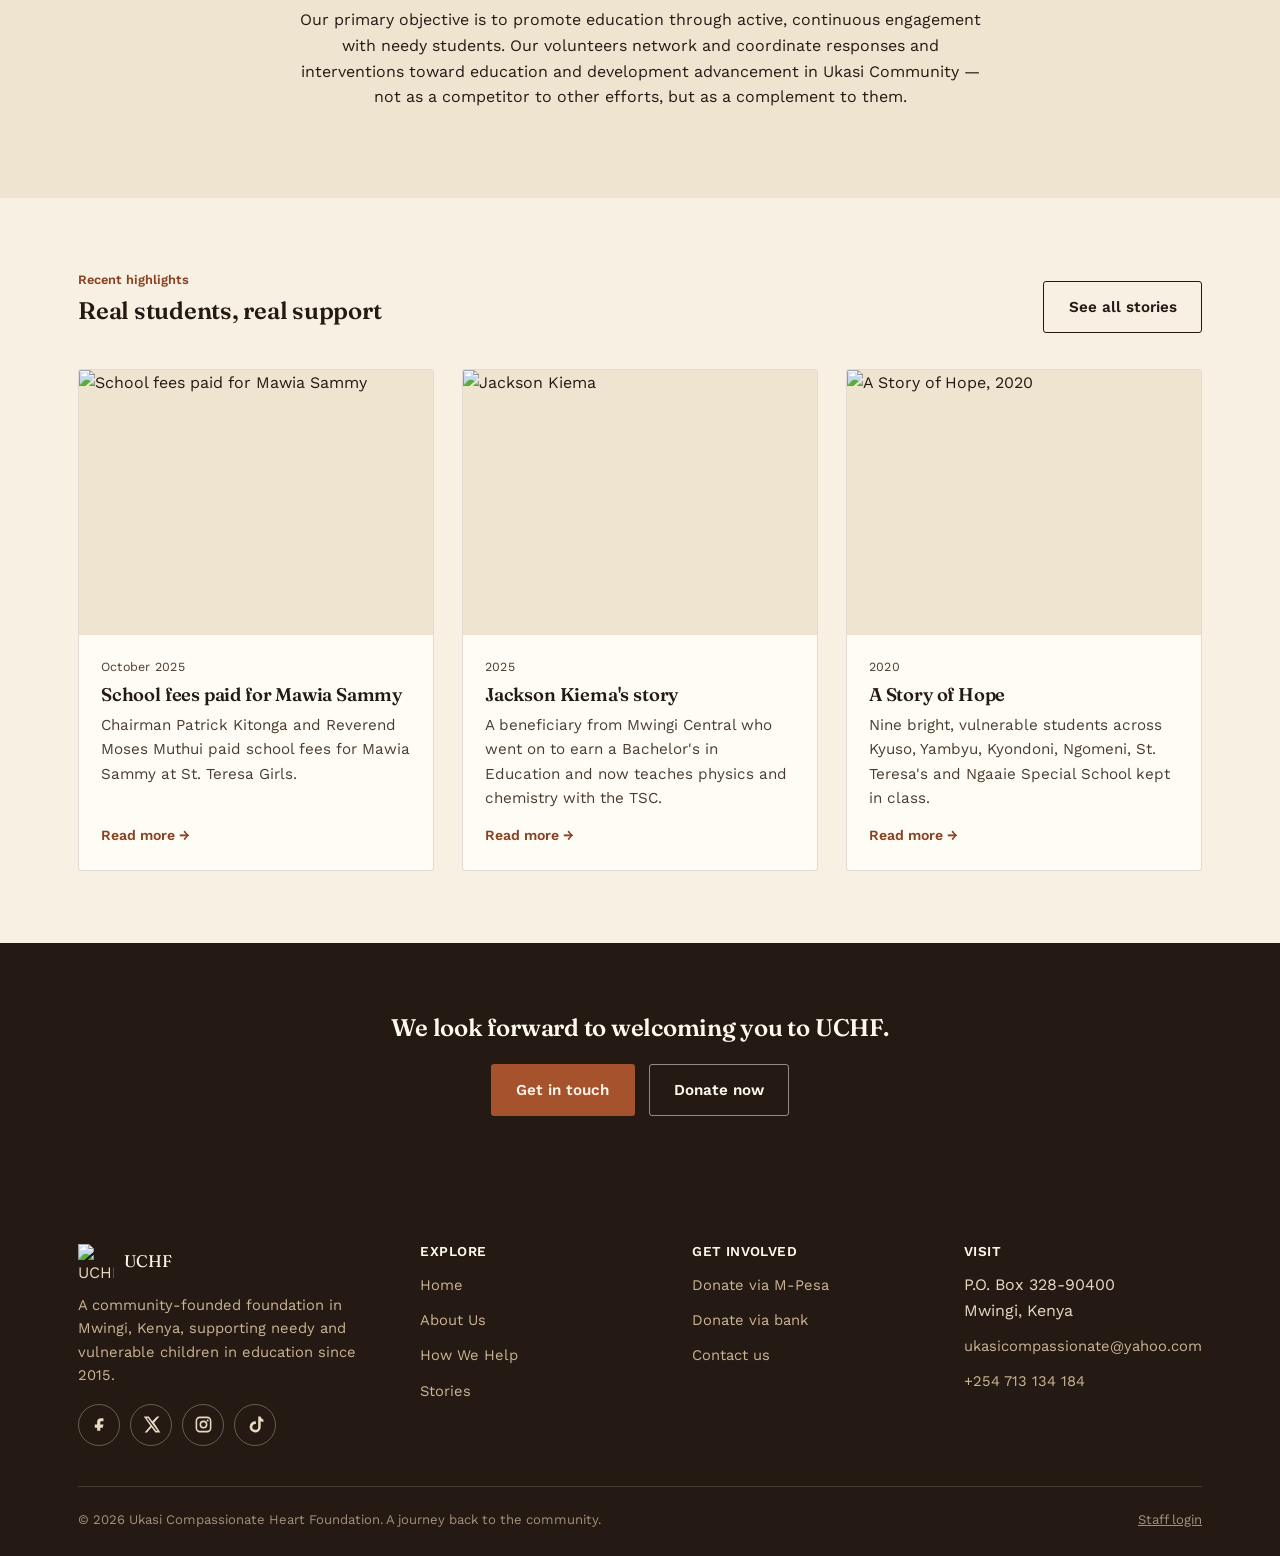
==== commit 654f962c: "feat: replace logo links with SVG favicon across all pages" ====
--- a/index.html
+++ b/index.html
@@ -5,7 +5,7 @@
 <meta name="viewport" content="width=device-width, initial-scale=1">
 <title>Ukasi Compassionate Heart Foundation — A journey back to the community</title>
 <meta name="description" content="UCHF is a community-founded foundation in Mwingi, Kenya, supporting needy and vulnerable children with secondary and post-secondary education since 2015.">
-<link rel="icon" href="https://www.ukasicompassionateheart.org/wp-content/uploads/2025/10/uchf-logo.png">
+<link rel="icon" href="favicon.svg" type="image/svg+xml">
 <link rel="stylesheet" href="css/style.css">
 </head>
 <body data-page="home">
--- a/css/style.css
+++ b/css/style.css
@@ -250,8 +250,9 @@
 }
 .field textarea{resize:vertical;min-height:120px}
 .field input:focus,.field textarea:focus,.field select:focus{outline:2px solid var(--clay);outline-offset:1px;border-color:var(--clay)}
-.map-frame{border:1px solid var(--line);border-radius:var(--radius);overflow:hidden;height:280px}
-.map-frame iframe{width:100%;height:100%;border:0}
+.map-frame{border:1px solid var(--line);border-radius:var(--radius);overflow:hidden}
+.map-frame iframe{display:block;width:100%;height:240px;border:0}
+.map-frame p{margin:0;padding:12px 16px;background:var(--card);font-size:.9rem}
 
 .contact-item{display:flex;gap:16px;padding:18px 0;border-top:1px solid var(--line)}
 .contact-item:last-child{border-bottom:1px solid var(--line)}
@@ -286,15 +287,20 @@
 .footer-grid li{margin-bottom:.6em}
 .footer-grid a{color:#cbb595;text-decoration:none;font-size:.92rem}
 .footer-grid a:hover{color:#fffaf0}
+.footer-grid a:focus-visible,.social-row a:focus-visible,.footer-bottom a:focus-visible{
+  outline:2px solid var(--gold);outline-offset:4px;border-radius:2px;
+}
 .footer-brand{display:flex;align-items:center;gap:10px;margin-bottom:14px}
 .footer-brand img{height:36px;width:36px}
 .footer-brand span{font-family:'Fraunces',serif;color:#fffaf0;font-size:1.05rem}
 .social-row{display:flex;gap:10px;margin-top:16px}
 .social-row a{
-  width:36px;height:36px;border-radius:50%;border:1px solid rgba(231,217,194,.35);
-  display:flex;align-items:center;justify-content:center;text-decoration:none;color:#e7d9c2;font-size:.85rem;
-}
-.social-row a:hover{background:rgba(231,217,194,.12)}
+  width:42px;height:42px;border-radius:50%;border:1px solid rgba(231,217,194,.35);
+  display:flex;align-items:center;justify-content:center;text-decoration:none;color:#e7d9c2;
+  transition:background-color .15s ease,color .15s ease,transform .15s ease;
+}
+.social-row a:hover{background:rgba(231,217,194,.12);color:#fffaf0;transform:translateY(-2px)}
+.social-row svg{width:19px;height:19px;fill:currentColor}
 .footer-bottom{
   border-top:1px solid rgba(231,217,194,.18);padding-top:22px;
   display:flex;justify-content:space-between;flex-wrap:wrap;gap:10px;font-size:.82rem;color:#a4907a;
@@ -367,3 +373,18 @@
 .mt-0{margin-top:0}
 .center{text-align:center}
 .small{font-size:.88rem;color:var(--ink-soft)}
+
+@media (max-width:520px){
+  .wrap{padding-left:18px;padding-right:18px}
+  .nav-inner{padding-left:18px;padding-right:18px}
+  .brand{gap:8px}
+  .brand img{height:38px;width:38px}
+  .brand-text{font-size:.95rem}
+  .page-hero{padding:48px 0 36px}
+  section{padding:52px 0}
+  .card{padding:22px}
+  .footer-grid{grid-template-columns:1fr;gap:28px;margin-bottom:32px}
+  .footer-bottom{flex-direction:column;align-items:flex-start}
+  .wa-widget{right:14px;bottom:14px}
+  .wa-panel{width:min(300px,calc(100vw - 28px))}
+}
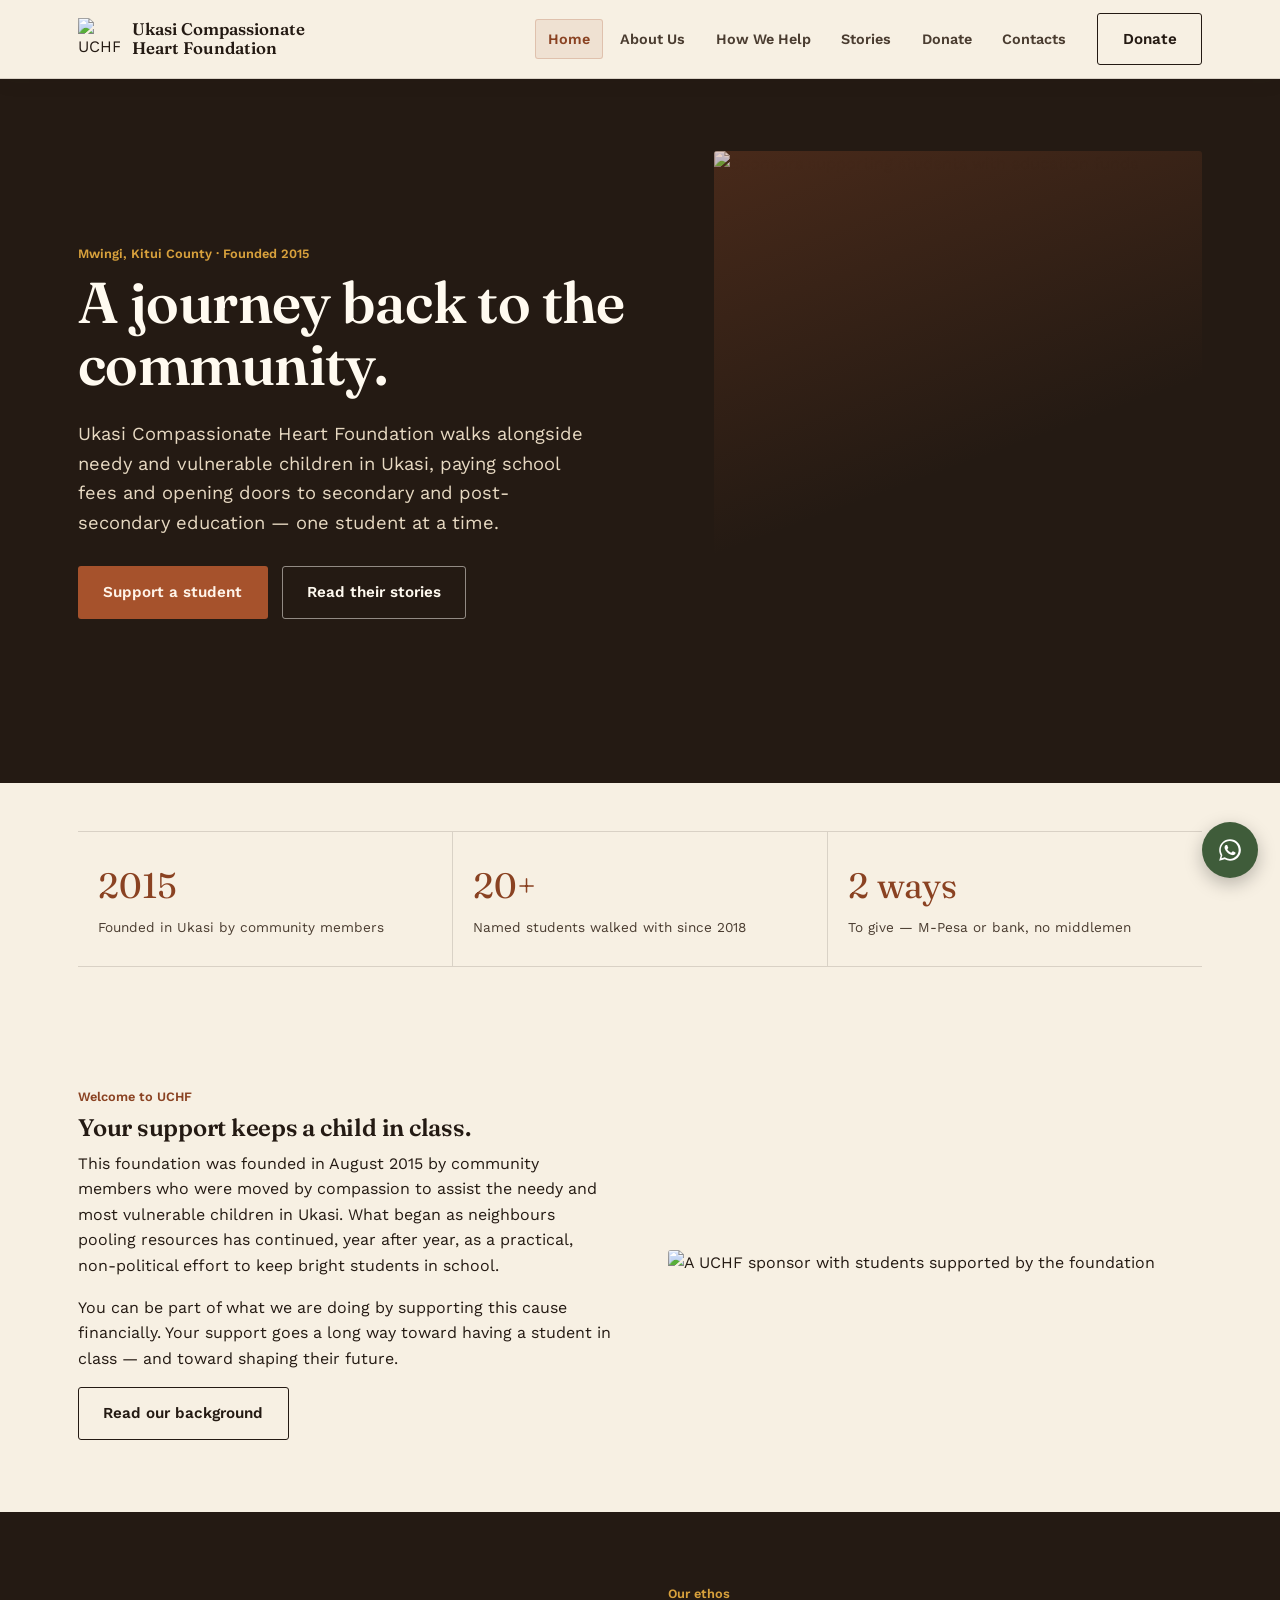
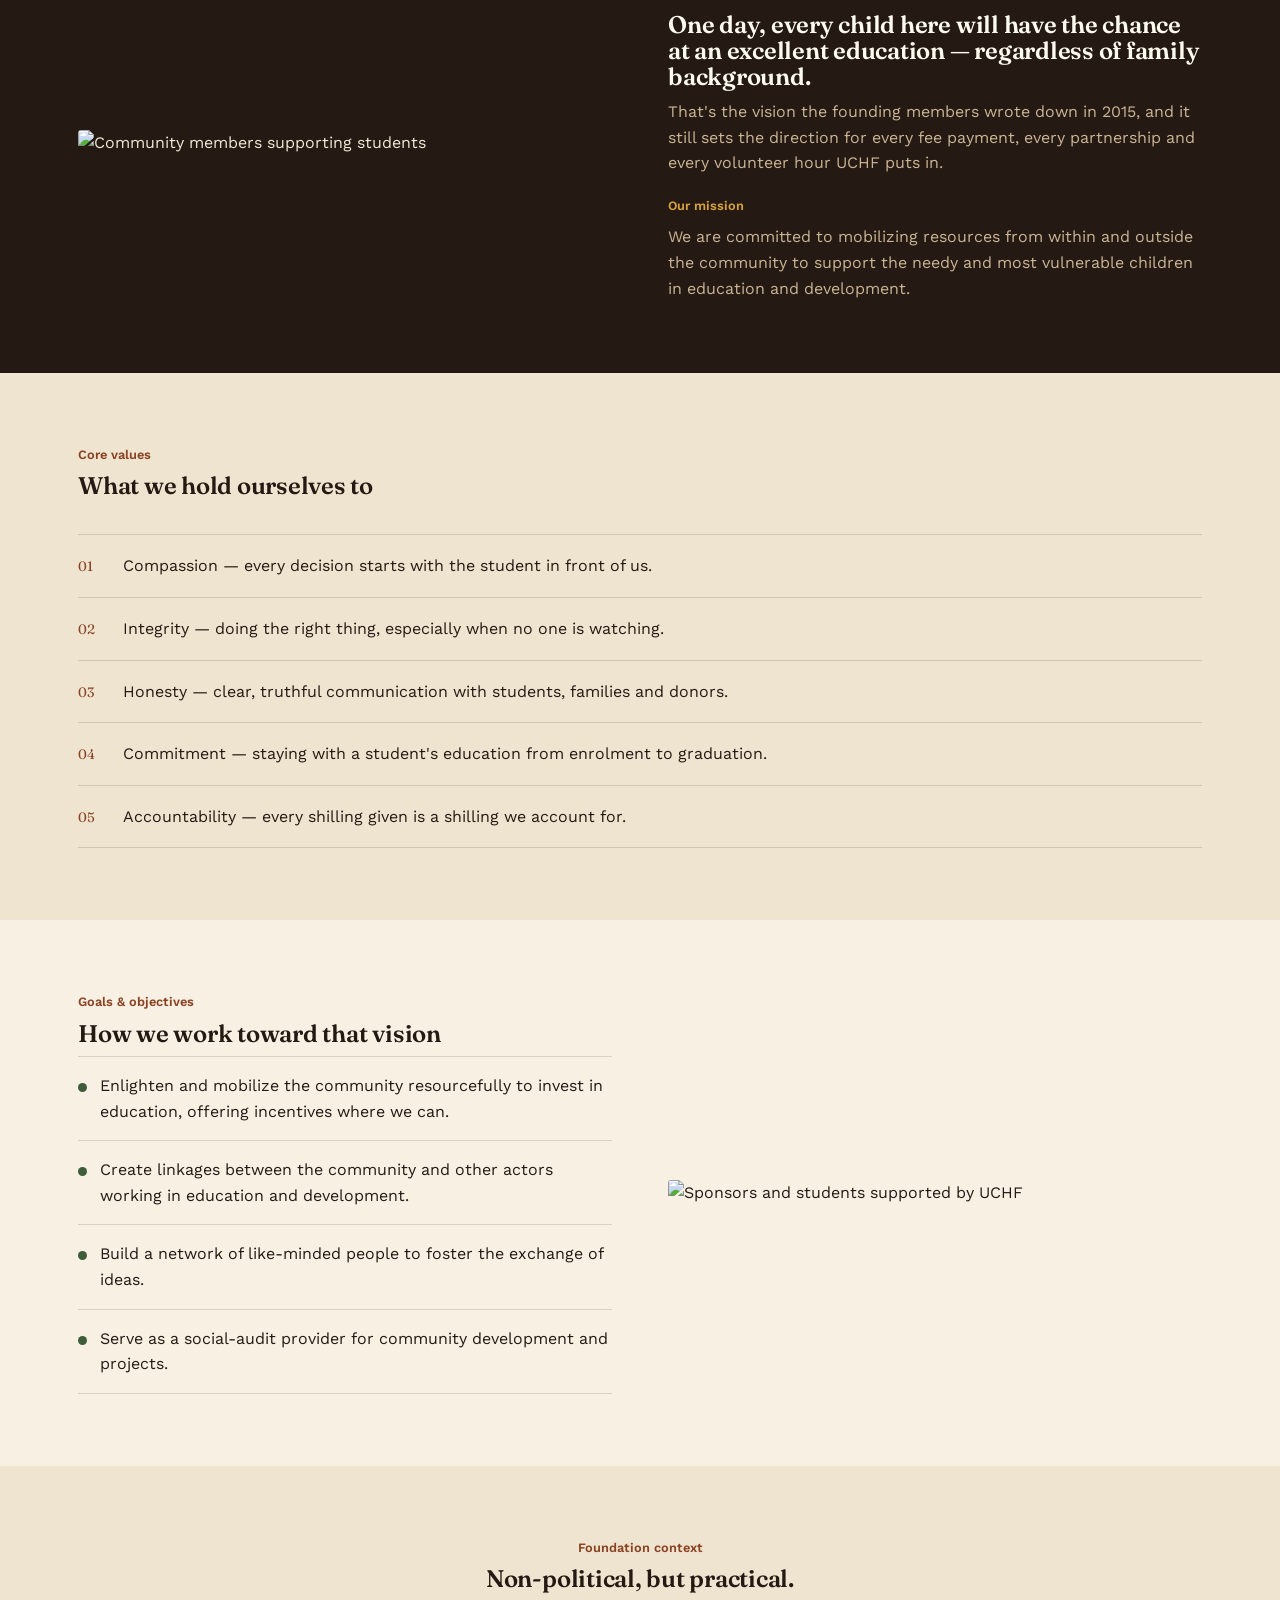
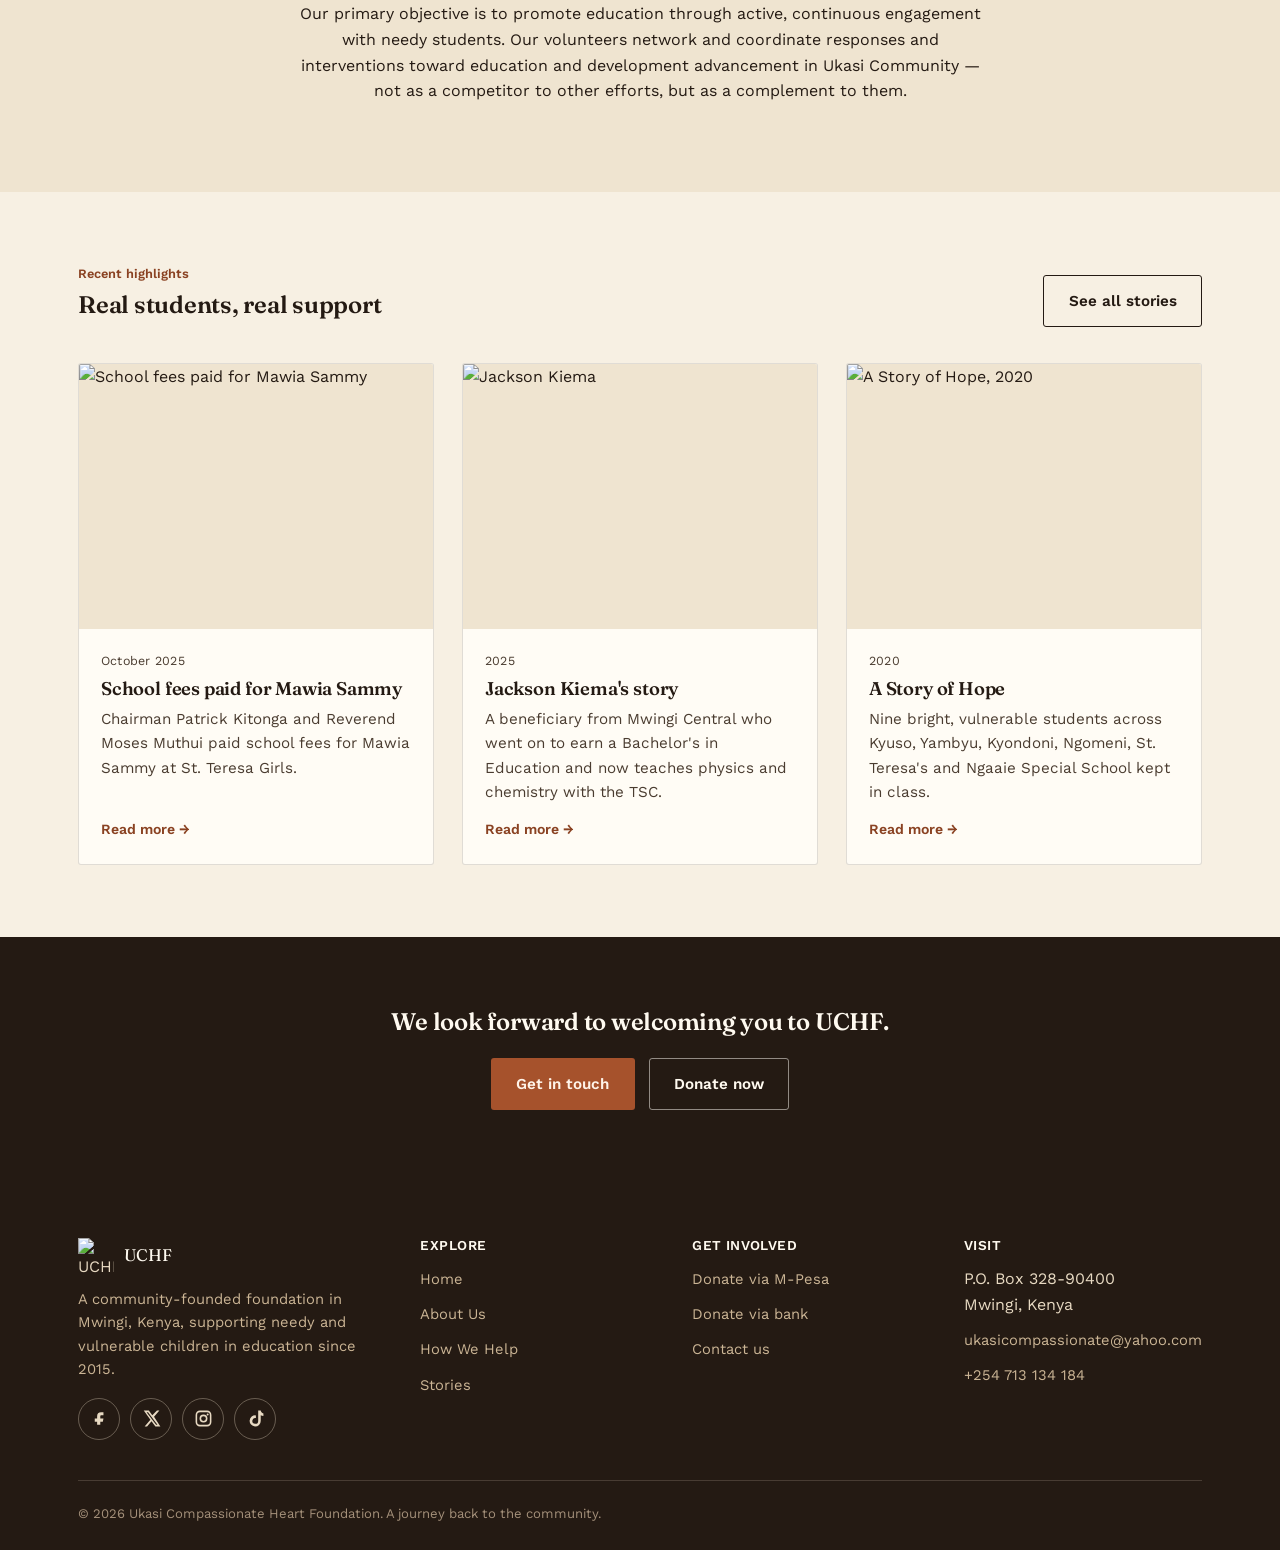
==== commit c0807328: "feat: enhance navigation accessibility and styling across multiple pages." ====
--- a/index.html
+++ b/index.html
@@ -16,7 +16,7 @@
       <img src="https://www.ukasicompassionateheart.org/wp-content/uploads/2025/10/uchf-logo.png" alt="UCHF logo">
       <span class="brand-text">Ukasi Compassionate<br>Heart Foundation</span>
     </a>
-    <nav class="primary">
+    <nav class="primary" id="primary-navigation">
       <a href="index.html" data-nav="home">Home</a>
       <a href="about.html" data-nav="about">About Us</a>
       <a href="programs.html" data-nav="programs">How We Help</a>
@@ -26,7 +26,7 @@
     </nav>
     <div class="nav-cta">
       <a href="donate.html" class="btn btn-outline">Donate</a>
-      <button class="menu-toggle" aria-label="Toggle menu"><span></span></button>
+      <button class="menu-toggle" aria-label="Toggle menu" aria-controls="primary-navigation" aria-expanded="false"><span></span></button>
     </div>
   </div>
 </header>
--- a/css/style.css
+++ b/css/style.css
@@ -73,29 +73,35 @@
   position:sticky;top:0;z-index:50;
   background:var(--paper);
   border-bottom:1px solid var(--line);
+  box-shadow:0 4px 18px rgba(36,26,19,.06);
 }
 .nav-inner{
-  max-width:var(--maxw);margin:0 auto;padding:16px 28px;
+  max-width:var(--maxw);margin:0 auto;padding:13px 28px;
   display:flex;align-items:center;justify-content:space-between;
 }
 .brand{display:flex;align-items:center;gap:12px;text-decoration:none}
 .brand img{height:42px;width:42px;object-fit:contain}
 .brand-text{font-family:'Fraunces',serif;font-weight:600;font-size:1.05rem;color:var(--ink);line-height:1.15}
 .brand-text small{display:block;font-family:'Work Sans',sans-serif;font-weight:500;font-size:.68rem;letter-spacing:.02em;color:var(--ink-soft)}
-nav.primary{display:flex;align-items:center;gap:2px}
+nav.primary{display:flex;align-items:center;gap:4px;margin-left:auto;margin-right:18px}
 nav.primary a{
-  padding:.6em 1em;text-decoration:none;color:var(--ink-soft);
-  font-weight:500;font-size:.95rem;border-bottom:2px solid transparent;
-}
-nav.primary a:hover{color:var(--ink)}
-nav.primary a.active{color:var(--clay-deep);border-bottom-color:var(--clay)}
+  padding:.55em .85em;text-decoration:none;color:var(--ink-soft);
+  font-weight:600;font-size:.9rem;border:1px solid transparent;border-radius:var(--radius);
+  transition:color .15s ease,background-color .15s ease,border-color .15s ease;
+}
+nav.primary a:hover{color:var(--ink);background:var(--paper-deep)}
+nav.primary a.active{color:var(--clay-deep);background:rgba(166,82,44,.09);border-color:rgba(166,82,44,.22)}
 .nav-cta{display:flex;align-items:center;gap:10px}
 .menu-toggle{
-  display:none;background:none;border:1.5px solid var(--ink);border-radius:var(--radius);
-  width:42px;height:42px;cursor:pointer;position:relative;
+  display:none;background:var(--paper);border:1.5px solid var(--ink);border-radius:var(--radius);
+  width:44px;height:44px;cursor:pointer;position:relative;transition:background-color .15s ease,color .15s ease;
+}
+.menu-toggle:hover,.menu-toggle.open{background:var(--ink);color:var(--paper)}
+.menu-toggle:focus-visible,nav.primary a:focus-visible,.brand:focus-visible,.nav-cta a:focus-visible{
+  outline:2px solid var(--clay);outline-offset:3px;
 }
 .menu-toggle span, .menu-toggle span::before, .menu-toggle span::after{
-  content:'';position:absolute;left:11px;right:11px;height:2px;background:var(--ink);transition:.2s;
+  content:'';position:absolute;left:11px;right:11px;height:2px;background:currentColor;transition:.2s;
 }
 .menu-toggle span{top:20px}
 .menu-toggle span::before{top:-7px}
@@ -106,13 +112,15 @@
 
 @media (max-width:860px){
   nav.primary{
-    position:fixed;inset:73px 0 0 0;background:var(--paper);
-    flex-direction:column;align-items:stretch;padding:10px 28px 28px;
-    transform:translateY(-8px);opacity:0;pointer-events:none;transition:.18s ease;
-    border-top:1px solid var(--line);
+    position:fixed;inset:69px 0 0 0;background:var(--paper);
+    flex-direction:column;align-items:stretch;gap:0;margin:0;padding:14px 18px 28px;
+    transform:translateY(-12px);opacity:0;pointer-events:none;transition:transform .2s ease,opacity .2s ease;
+    border-top:1px solid var(--line);box-shadow:0 16px 28px rgba(36,26,19,.12);
   }
   nav.primary.open{transform:translateY(0);opacity:1;pointer-events:auto}
-  nav.primary a{padding:.9em 0;border-bottom:1px solid var(--line);font-size:1.05rem}
+  nav.primary a{padding:1em 12px;border-bottom:1px solid var(--line);font-size:1rem;border-radius:0}
+  nav.primary a:first-child{border-top:1px solid var(--line)}
+  nav.primary a.active{border-left:3px solid var(--clay);padding-left:9px}
   .nav-cta .btn-outline{display:none}
   .menu-toggle{display:block}
 }
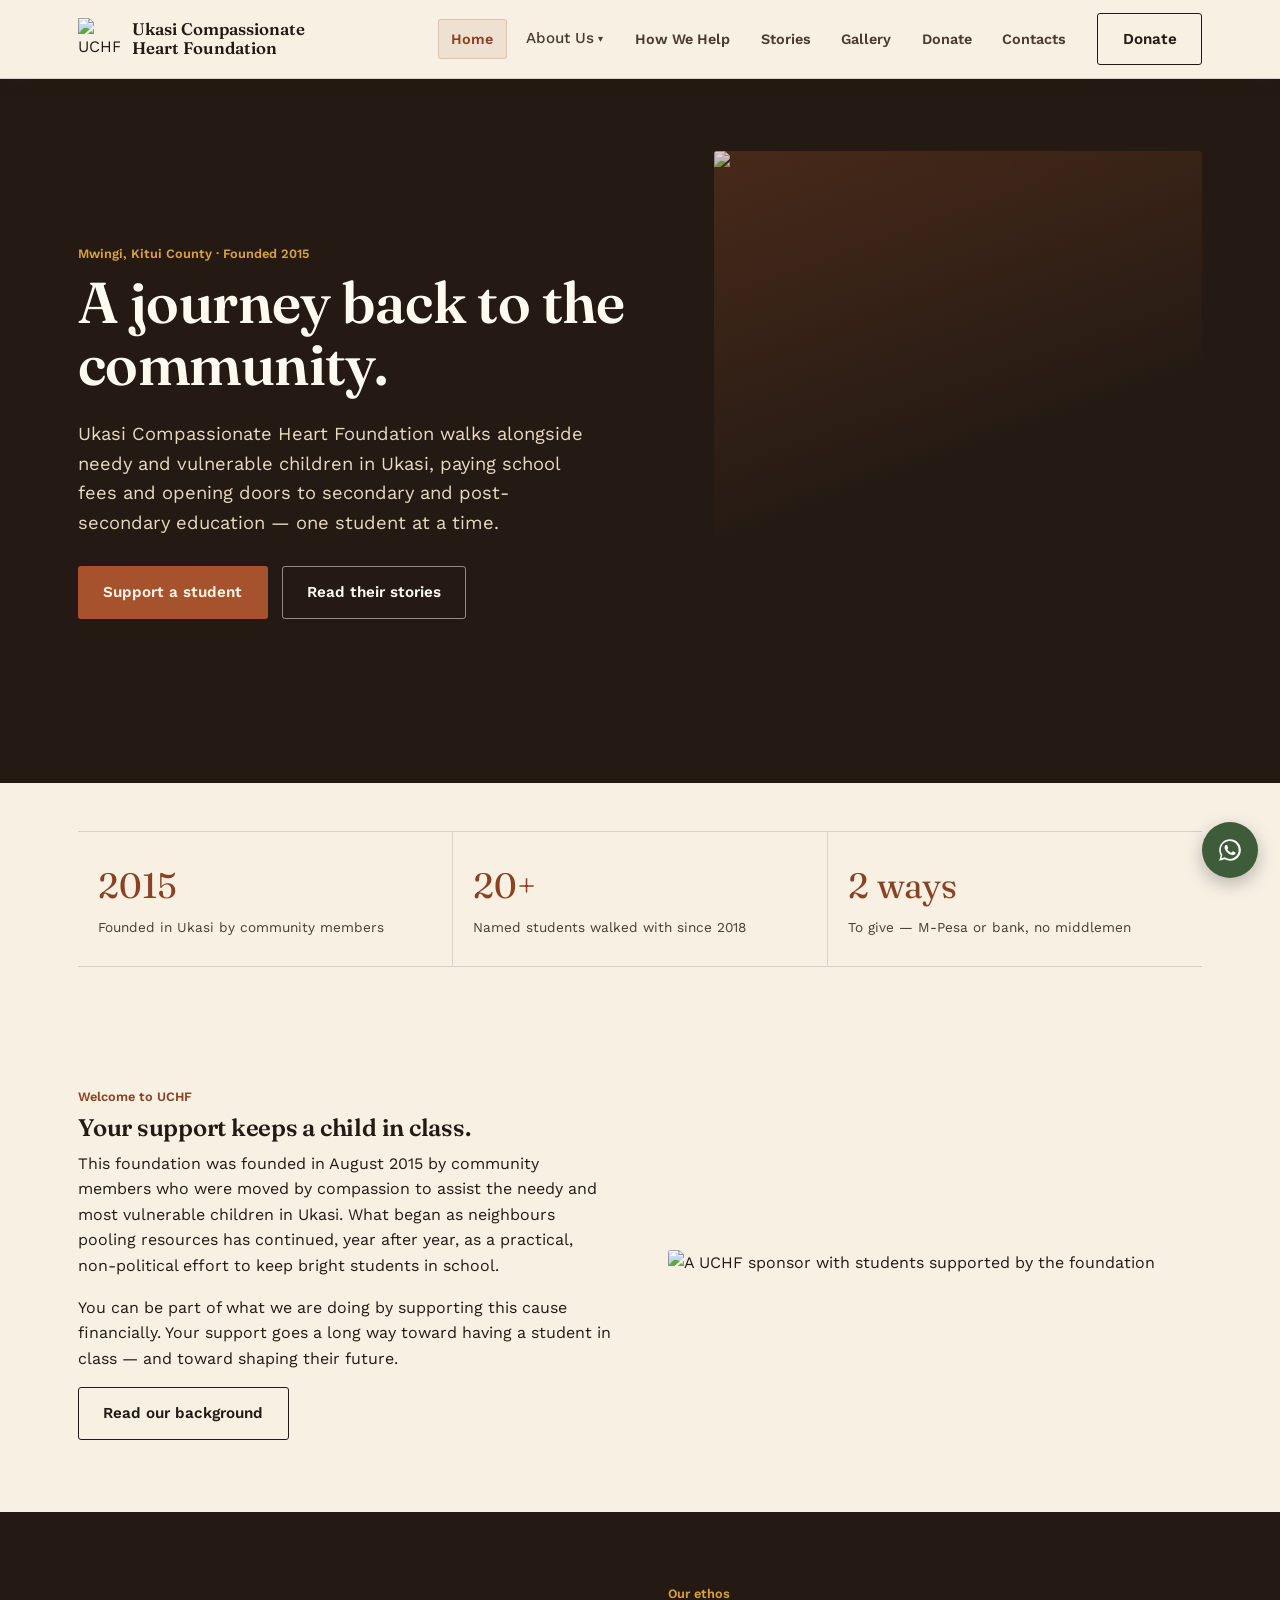
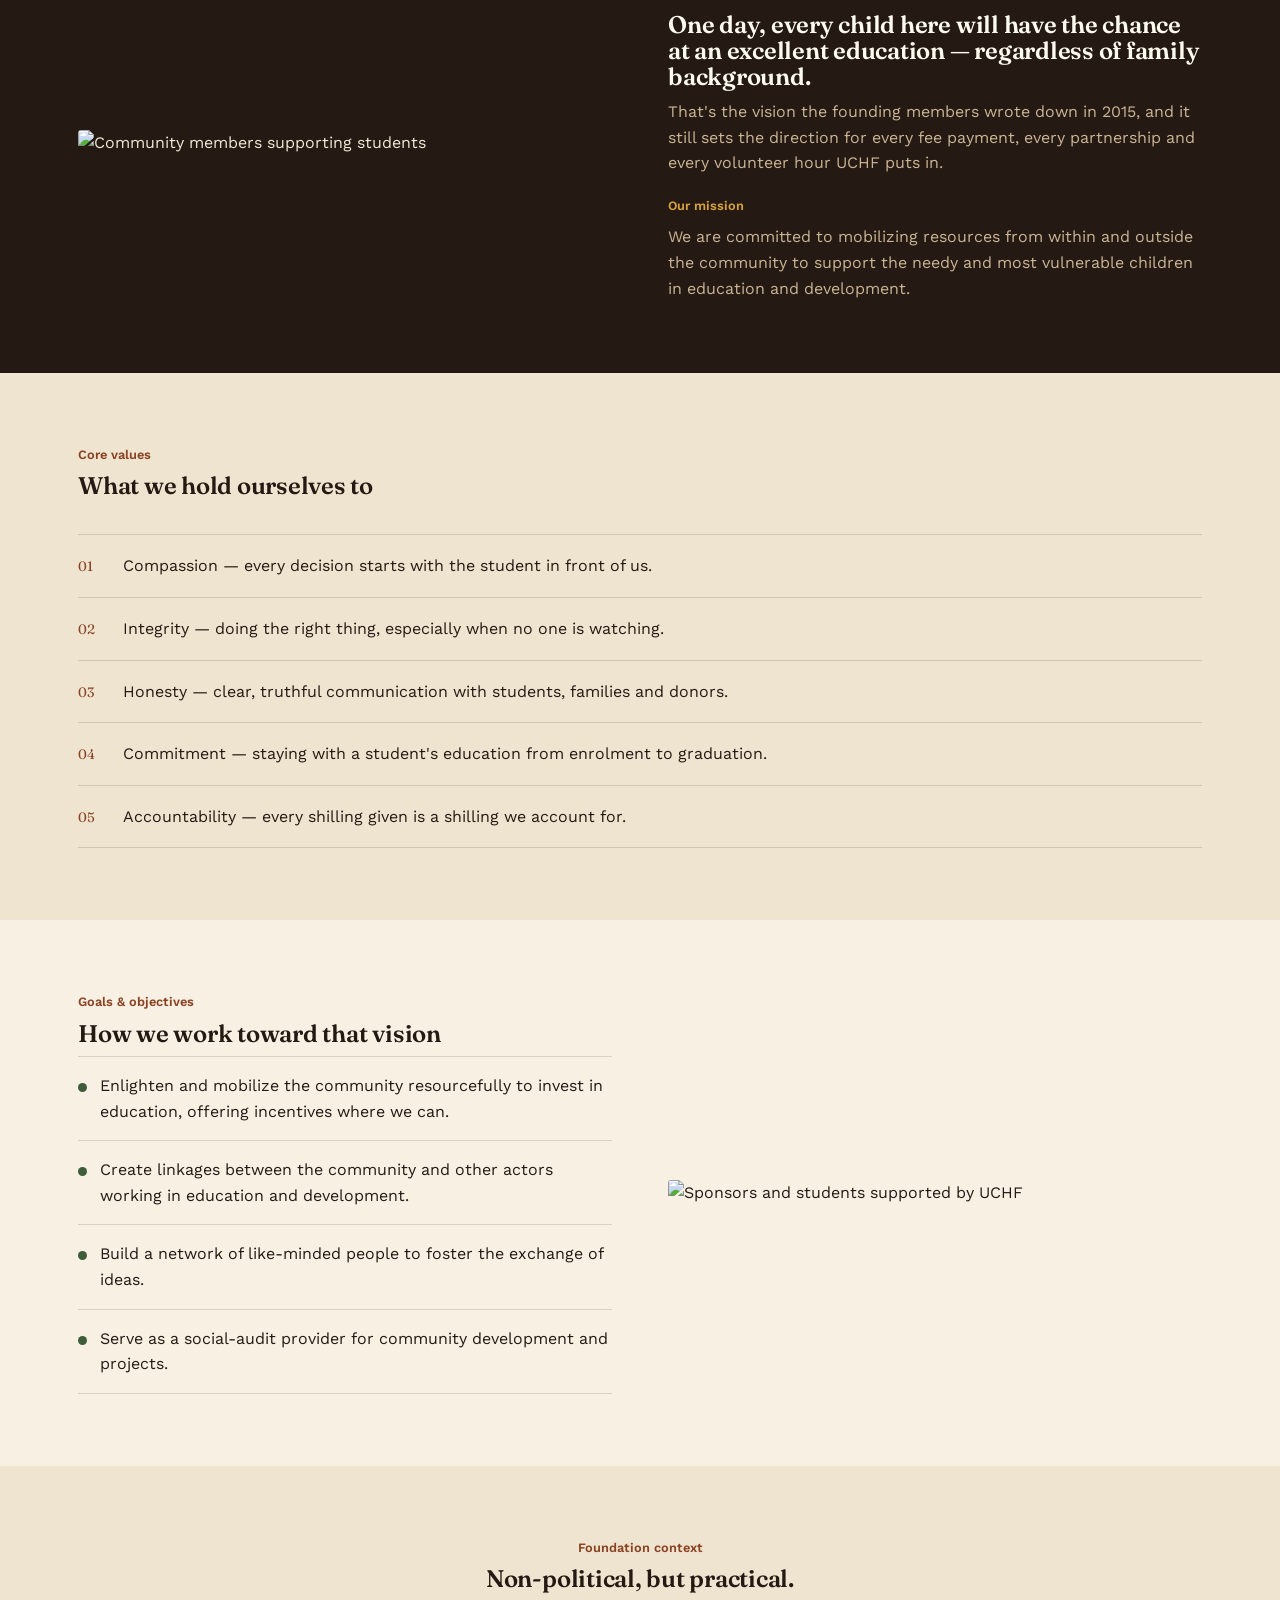
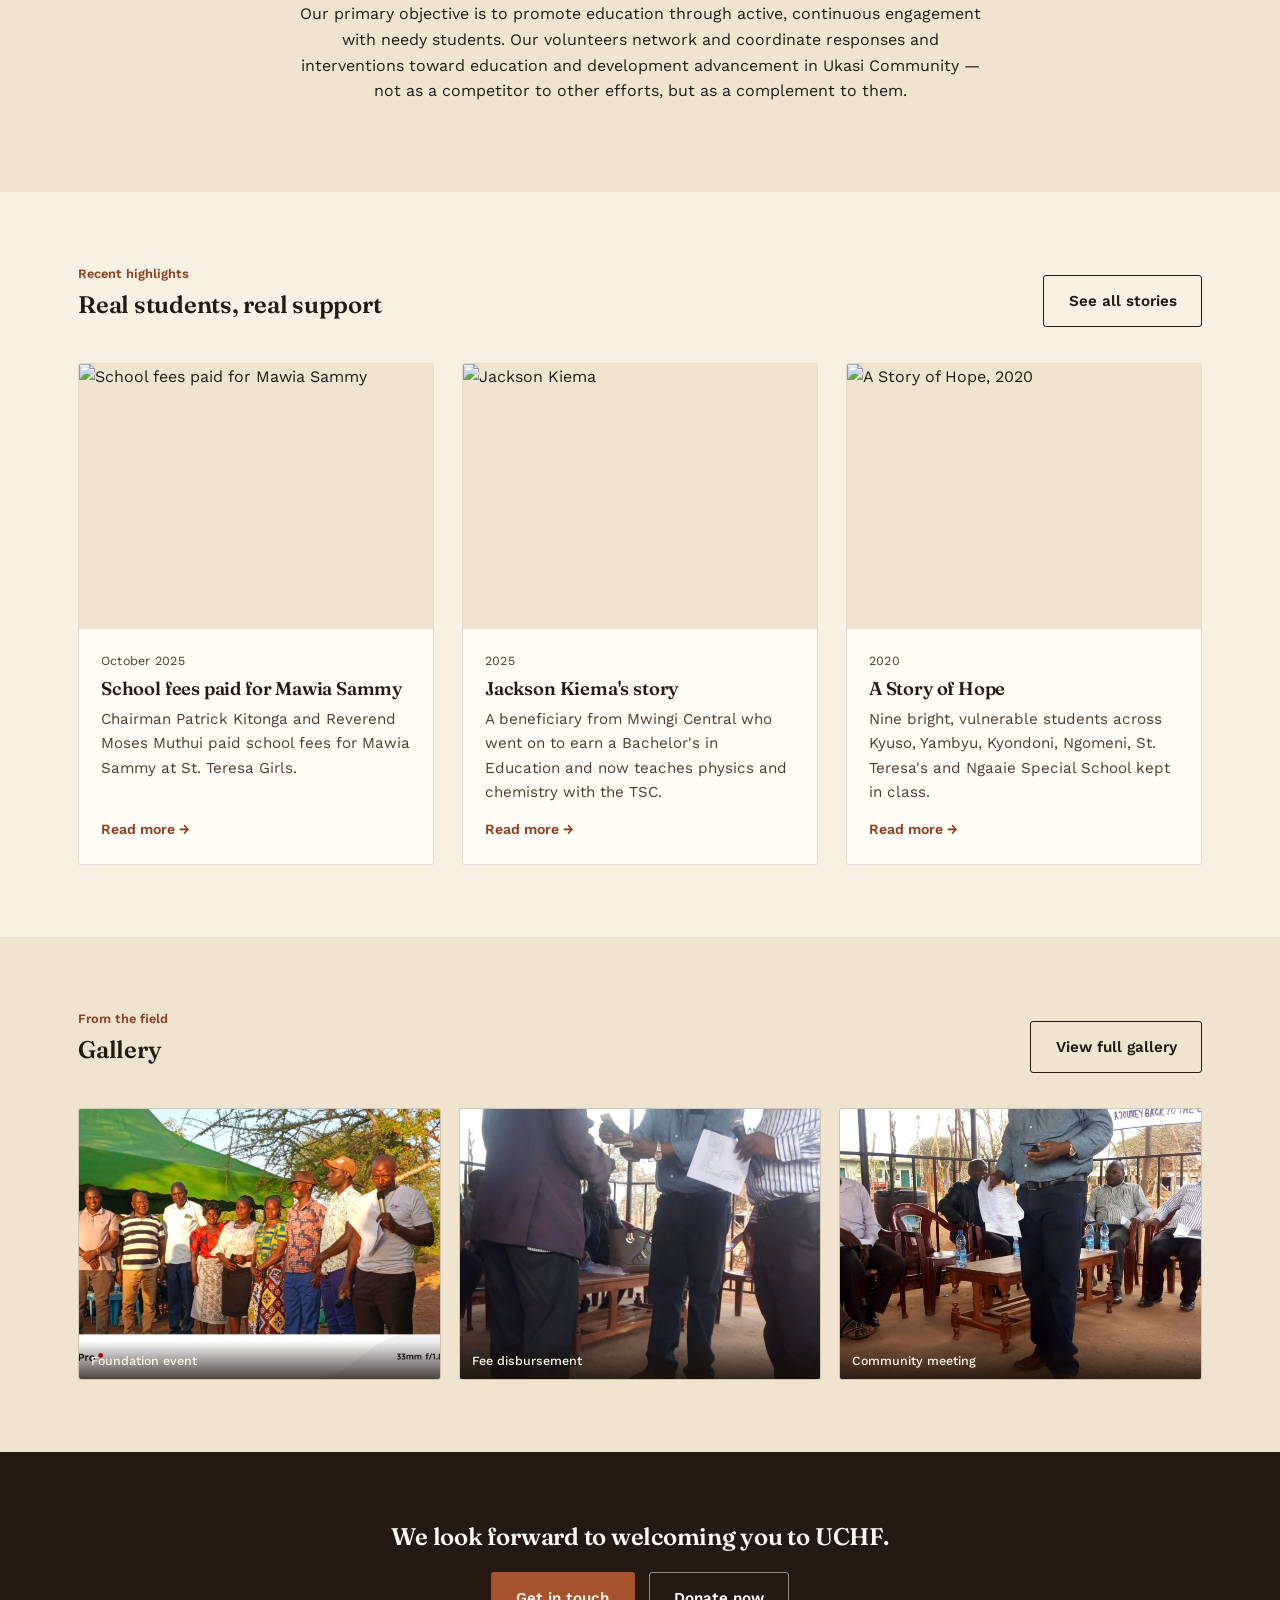
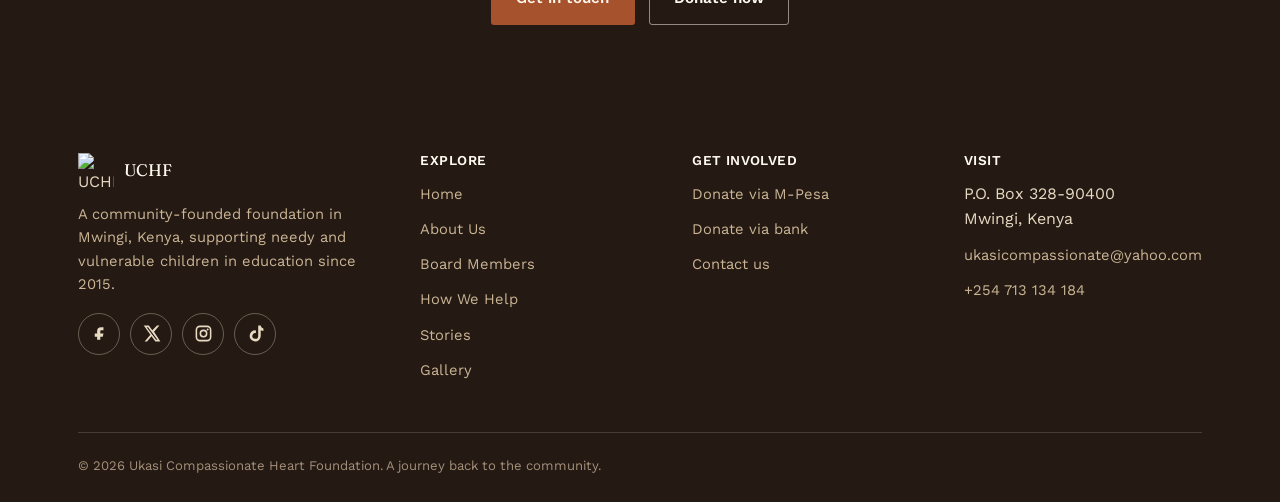
==== commit b60af1a9: "feat: add Board Members section and Gallery page with dropdown filters - Add Board Members section o" ====
--- a/index.html
+++ b/index.html
@@ -18,9 +18,16 @@
     </a>
     <nav class="primary" id="primary-navigation">
       <a href="index.html" data-nav="home">Home</a>
-      <a href="about.html" data-nav="about">About Us</a>
+      <div class="nav-drop">
+        <button class="nav-drop-btn" type="button" data-nav="about" aria-haspopup="true" aria-expanded="false">About Us <span class="caret">▾</span></button>
+        <div class="nav-drop-menu">
+          <a href="about.html" data-nav="about">Overview</a>
+          <a href="about.html#board" data-nav="about">Board Members</a>
+        </div>
+      </div>
       <a href="programs.html" data-nav="programs">How We Help</a>
       <a href="stories.html" data-nav="stories">Stories</a>
+      <a href="gallery.html" data-nav="gallery">Gallery</a>
       <a href="donate.html" data-nav="donate">Donate</a>
       <a href="contact.html" data-nav="contact">Contacts</a>
     </nav>
@@ -165,6 +172,32 @@
   </div>
 </section>
 
+<section class="bg-deep">
+  <div class="wrap">
+    <div class="section-head" style="display:flex;justify-content:space-between;align-items:flex-end;flex-wrap:wrap;gap:16px;max-width:none">
+      <div>
+        <p class="eyebrow">From the field</p>
+        <h2 class="mt-0">Gallery</h2>
+      </div>
+      <a href="gallery.html" class="btn btn-outline">View full gallery</a>
+    </div>
+    <div class="gallery-grid">
+      <a class="gallery-item" href="gallery.html" style="cursor:pointer">
+        <img src="assets/gallery/gallery-01.jpeg" alt="UCHF community gathering">
+        <span class="cap">Foundation event</span>
+      </a>
+      <a class="gallery-item" href="gallery.html" style="cursor:pointer">
+        <img src="assets/gallery/gallery-03.jpeg" alt="UCHF members handing over school fees">
+        <span class="cap">Fee disbursement</span>
+      </a>
+      <a class="gallery-item" href="gallery.html" style="cursor:pointer">
+        <img src="assets/gallery/gallery-04.jpeg" alt="UCHF member speaking under the foundation's banner">
+        <span class="cap">Community meeting</span>
+      </a>
+    </div>
+  </div>
+</section>
+
 <section class="bg-ink center">
   <div class="wrap" style="max-width:640px">
     <h2>We look forward to welcoming you to UCHF.</h2>
--- a/css/style.css
+++ b/css/style.css
@@ -357,7 +357,87 @@
 .wa-widget.open .wa-toggle-btn .ic-chat{opacity:0;transform:scale(.6) rotate(45deg)}
 .wa-widget.open .wa-toggle-btn .ic-close{opacity:1;transform:scale(1) rotate(0)}
 
-/* lightbox */
+/* nav dropdown */
+.nav-drop{position:relative}
+.nav-drop-btn{
+  background:none;border:none;font-family:'Work Sans',sans-serif;cursor:pointer;
+  padding:.6em 1em;color:var(--ink-soft);font-weight:500;font-size:.95rem;
+  border-bottom:2px solid transparent;display:flex;align-items:center;gap:4px;
+}
+.nav-drop-btn:hover{color:var(--ink)}
+.nav-drop-btn.active{color:var(--clay-deep);border-bottom-color:var(--clay)}
+.nav-drop-btn .caret{font-size:.65em;transition:transform .15s;margin-top:1px}
+.nav-drop.open .nav-drop-btn .caret{transform:rotate(180deg)}
+.nav-drop-menu{
+  position:absolute;top:100%;left:0;min-width:190px;
+  background:var(--card);border:1px solid var(--line);border-radius:var(--radius);
+  box-shadow:0 12px 30px rgba(20,14,9,.16);
+  padding:6px;display:flex;flex-direction:column;gap:2px;
+  opacity:0;pointer-events:none;transform:translateY(6px);
+  transition:opacity .15s ease, transform .15s ease;
+  z-index:20;
+}
+.nav-drop.open .nav-drop-menu{opacity:1;pointer-events:auto;transform:translateY(0)}
+.nav-drop-menu a{
+  padding:.6em .8em;border-radius:4px;font-size:.92rem;color:var(--ink-soft);text-decoration:none;border-bottom:none!important;
+}
+.nav-drop-menu a:hover{background:var(--paper-deep);color:var(--ink)}
+@media (max-width:860px){
+  .nav-drop-menu{
+    position:static;box-shadow:none;border:none;opacity:1;pointer-events:auto;transform:none;
+    display:none;padding-left:14px;margin-top:2px;
+  }
+  .nav-drop.open .nav-drop-menu{display:flex}
+  .nav-drop-btn{width:100%;justify-content:space-between;padding:.9em 0;border-bottom:1px solid var(--line);font-size:1.05rem}
+}
+
+/* select-style dropdown (gallery filter) */
+.select-drop{
+  position:relative;display:inline-block;
+}
+.select-drop select{
+  appearance:none;-webkit-appearance:none;
+  background:var(--card) url("data:image/svg+xml,%3Csvg xmlns='http://www.w3.org/2000/svg' viewBox='0 0 20 20'%3E%3Cpath fill='%23241a13' d='M5.5 7.5l4.5 4.5 4.5-4.5' stroke='%23241a13' stroke-width='1.4' fill='none' stroke-linecap='round' stroke-linejoin='round'/%3E%3C/svg%3E") no-repeat right 14px center;
+  background-size:14px;
+  border:1.5px solid var(--ink);border-radius:999px;
+  padding:.6em 2.6em .6em 1.2em;
+  font-family:'Work Sans',sans-serif;font-size:.9rem;font-weight:600;color:var(--ink);
+  cursor:pointer;
+}
+.select-drop select:focus{outline:2px solid var(--clay);outline-offset:1px}
+
+/* board grid */
+.board-grid{display:grid;grid-template-columns:repeat(3,1fr);gap:24px}
+@media (max-width:860px){.board-grid{grid-template-columns:repeat(2,1fr)}}
+@media (max-width:560px){.board-grid{grid-template-columns:1fr}}
+.board-card{
+  background:var(--card);border:1px solid var(--line);border-radius:var(--radius);overflow:hidden;text-align:center;
+}
+.board-card .photo{aspect-ratio:3/4;overflow:hidden;background:var(--paper-deep)}
+.board-card .photo img{width:100%;height:100%;object-fit:cover;object-position:top center}
+.board-card .info{padding:18px 16px 22px}
+.board-card h3{font-size:1.05rem;margin:0 0 .2em}
+.board-card .role{
+  display:inline-block;font-size:.76rem;font-weight:600;letter-spacing:.03em;
+  color:var(--clay-deep);background:var(--paper-deep);padding:.3em .8em;border-radius:999px;
+  text-transform:uppercase;
+}
+
+/* gallery grid */
+.gallery-grid{display:grid;grid-template-columns:repeat(3,1fr);gap:18px}
+@media (max-width:860px){.gallery-grid{grid-template-columns:repeat(2,1fr)}}
+@media (max-width:560px){.gallery-grid{grid-template-columns:1fr}}
+.gallery-item{
+  position:relative;aspect-ratio:4/3;border-radius:var(--radius);overflow:hidden;cursor:zoom-in;
+  border:1px solid var(--line);background:var(--paper-deep);
+}
+.gallery-item img{width:100%;height:100%;object-fit:cover;transition:transform .4s ease}
+.gallery-item:hover img{transform:scale(1.06)}
+.gallery-item .cap{
+  position:absolute;left:0;right:0;bottom:0;padding:10px 12px 8px;
+  background:linear-gradient(0deg, rgba(20,14,9,.78), transparent);
+  color:#fbf4e6;font-size:.78rem;font-weight:500;
+}
 .lightbox{
   position:fixed;inset:0;background:rgba(20,14,9,.88);z-index:100;
   display:none;align-items:center;justify-content:center;padding:40px;
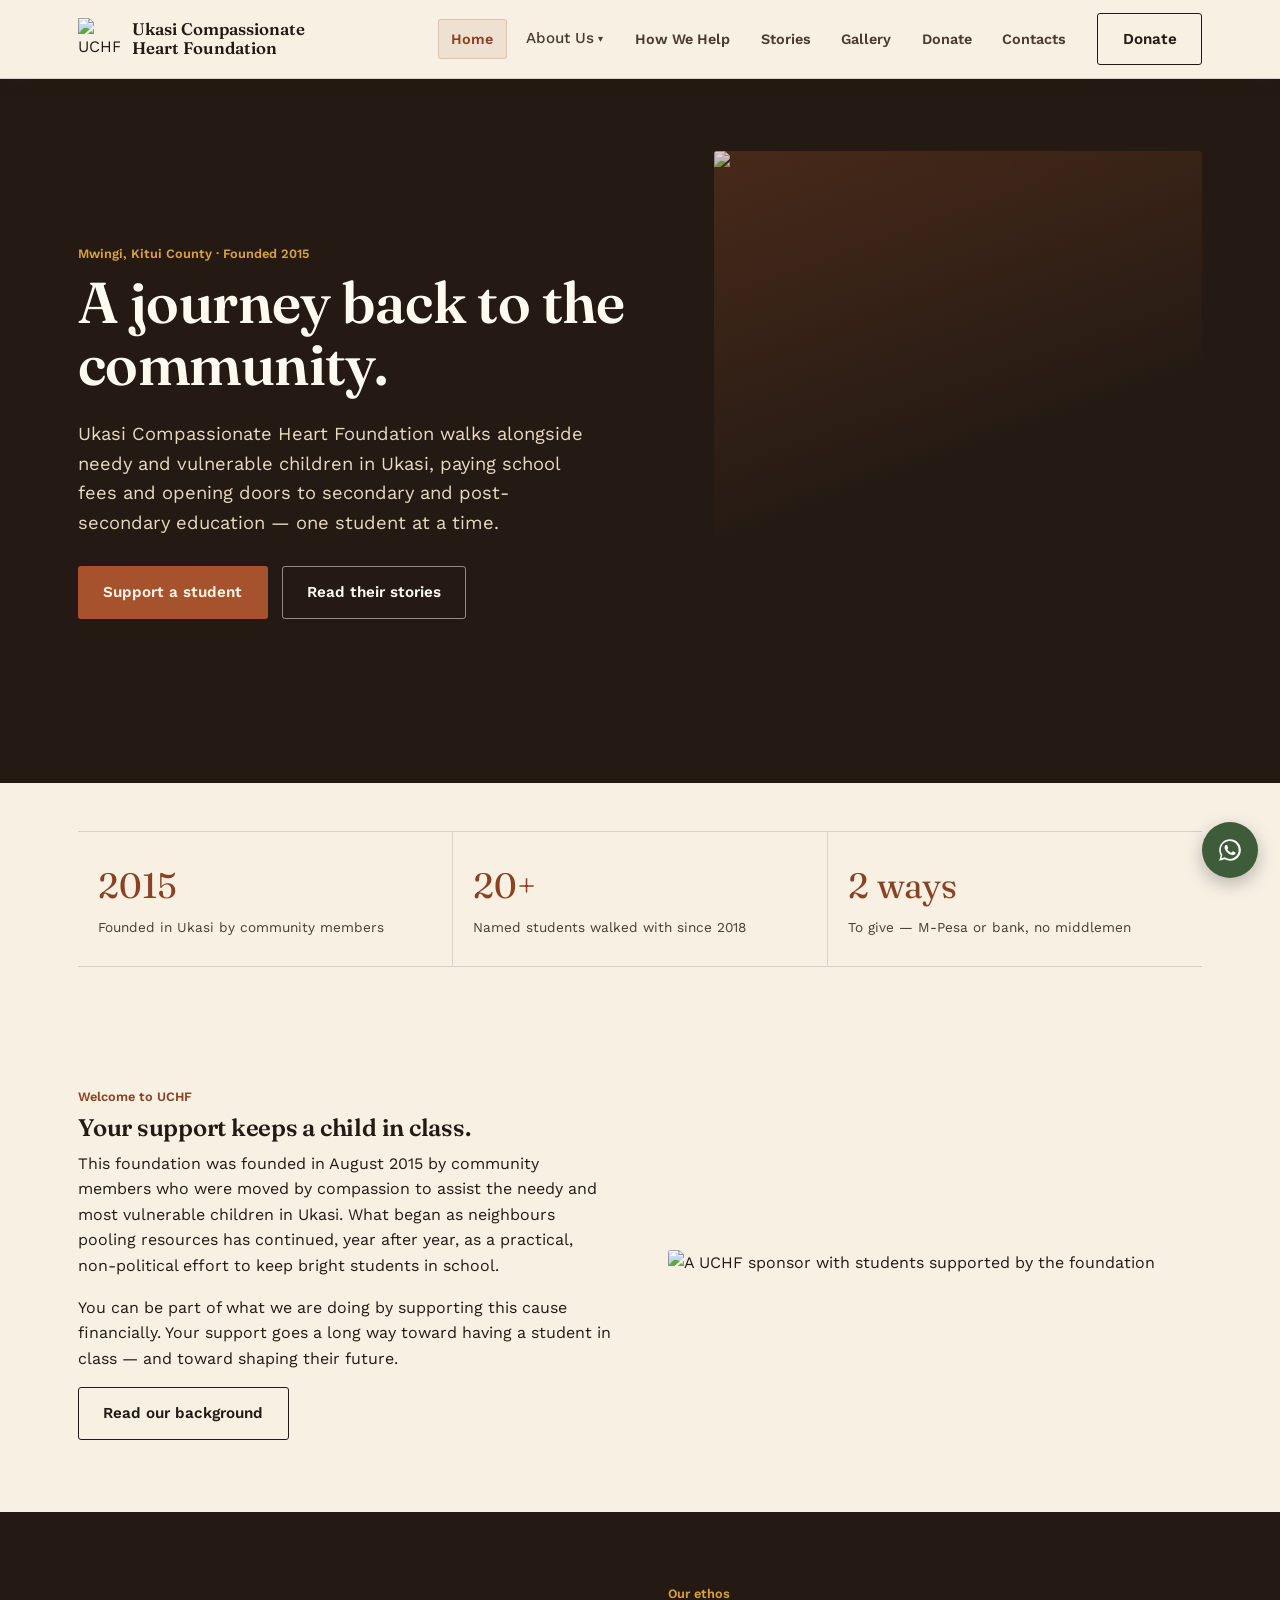
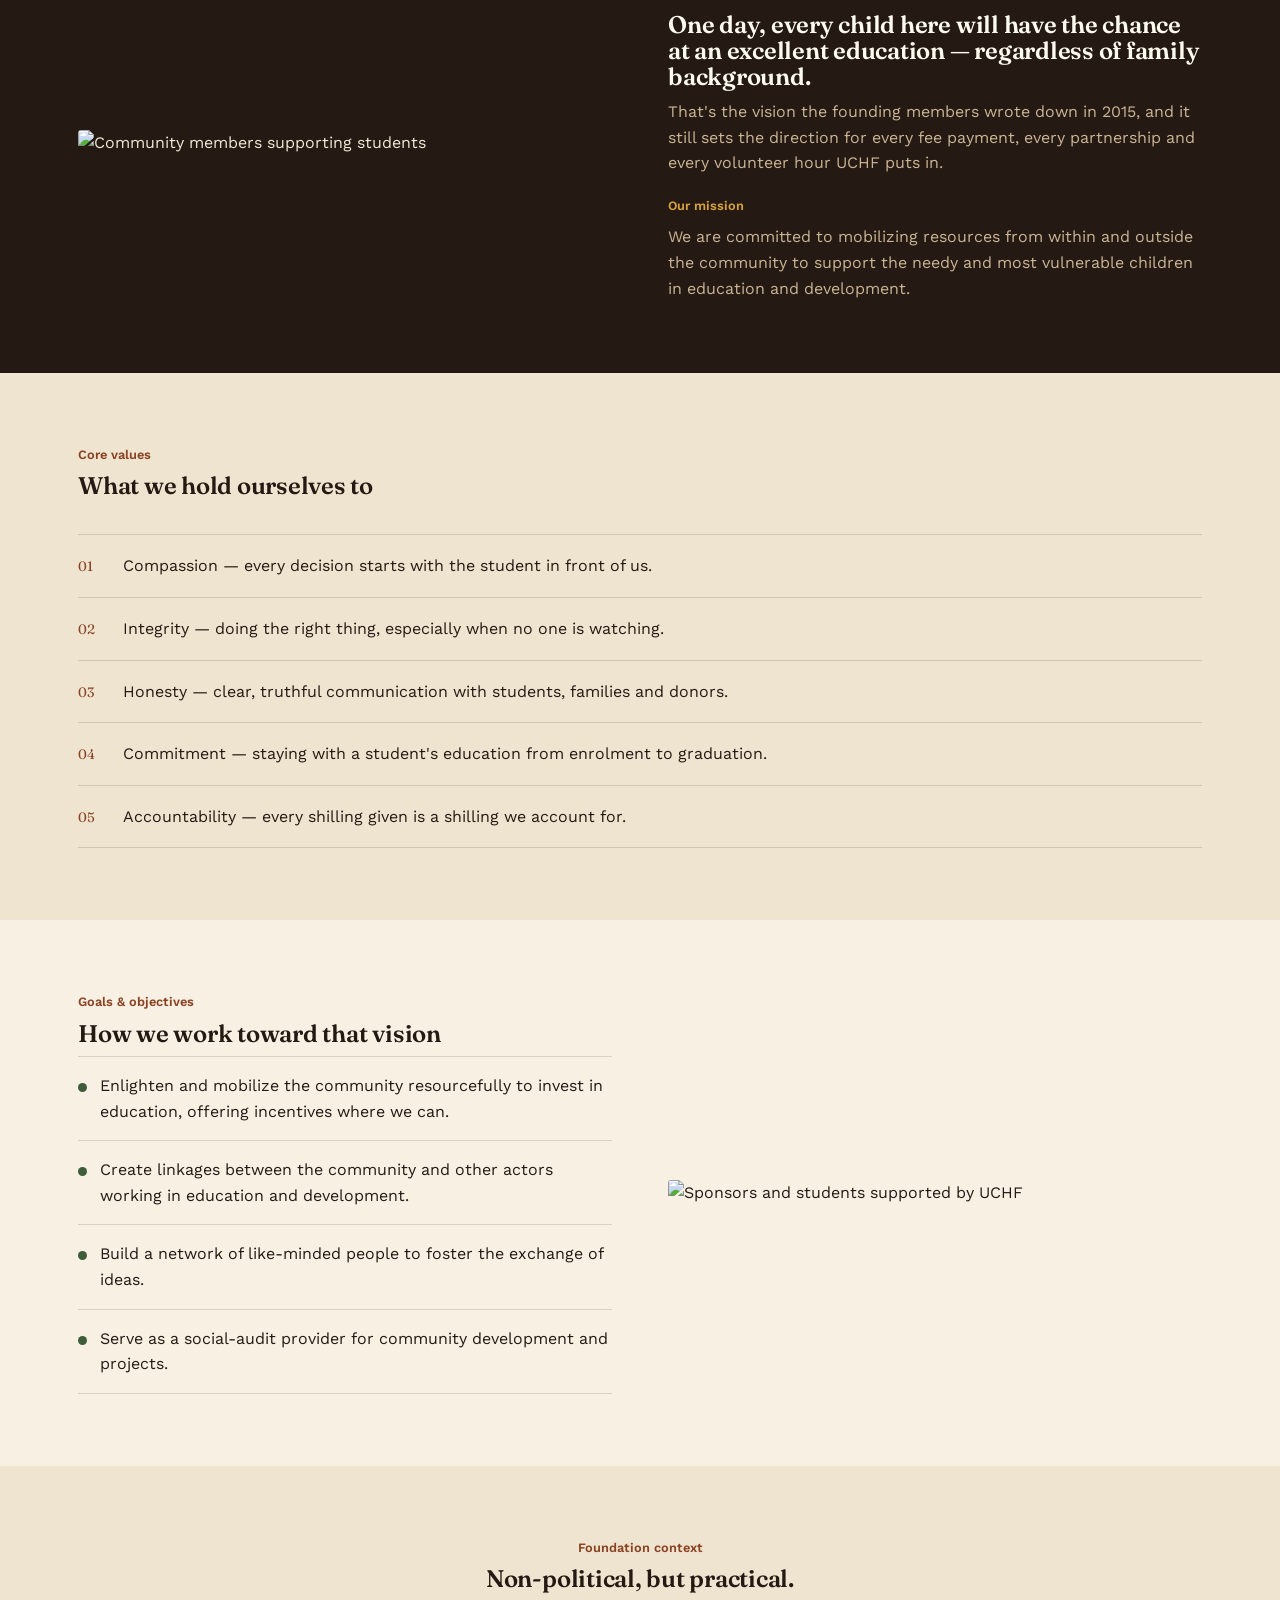
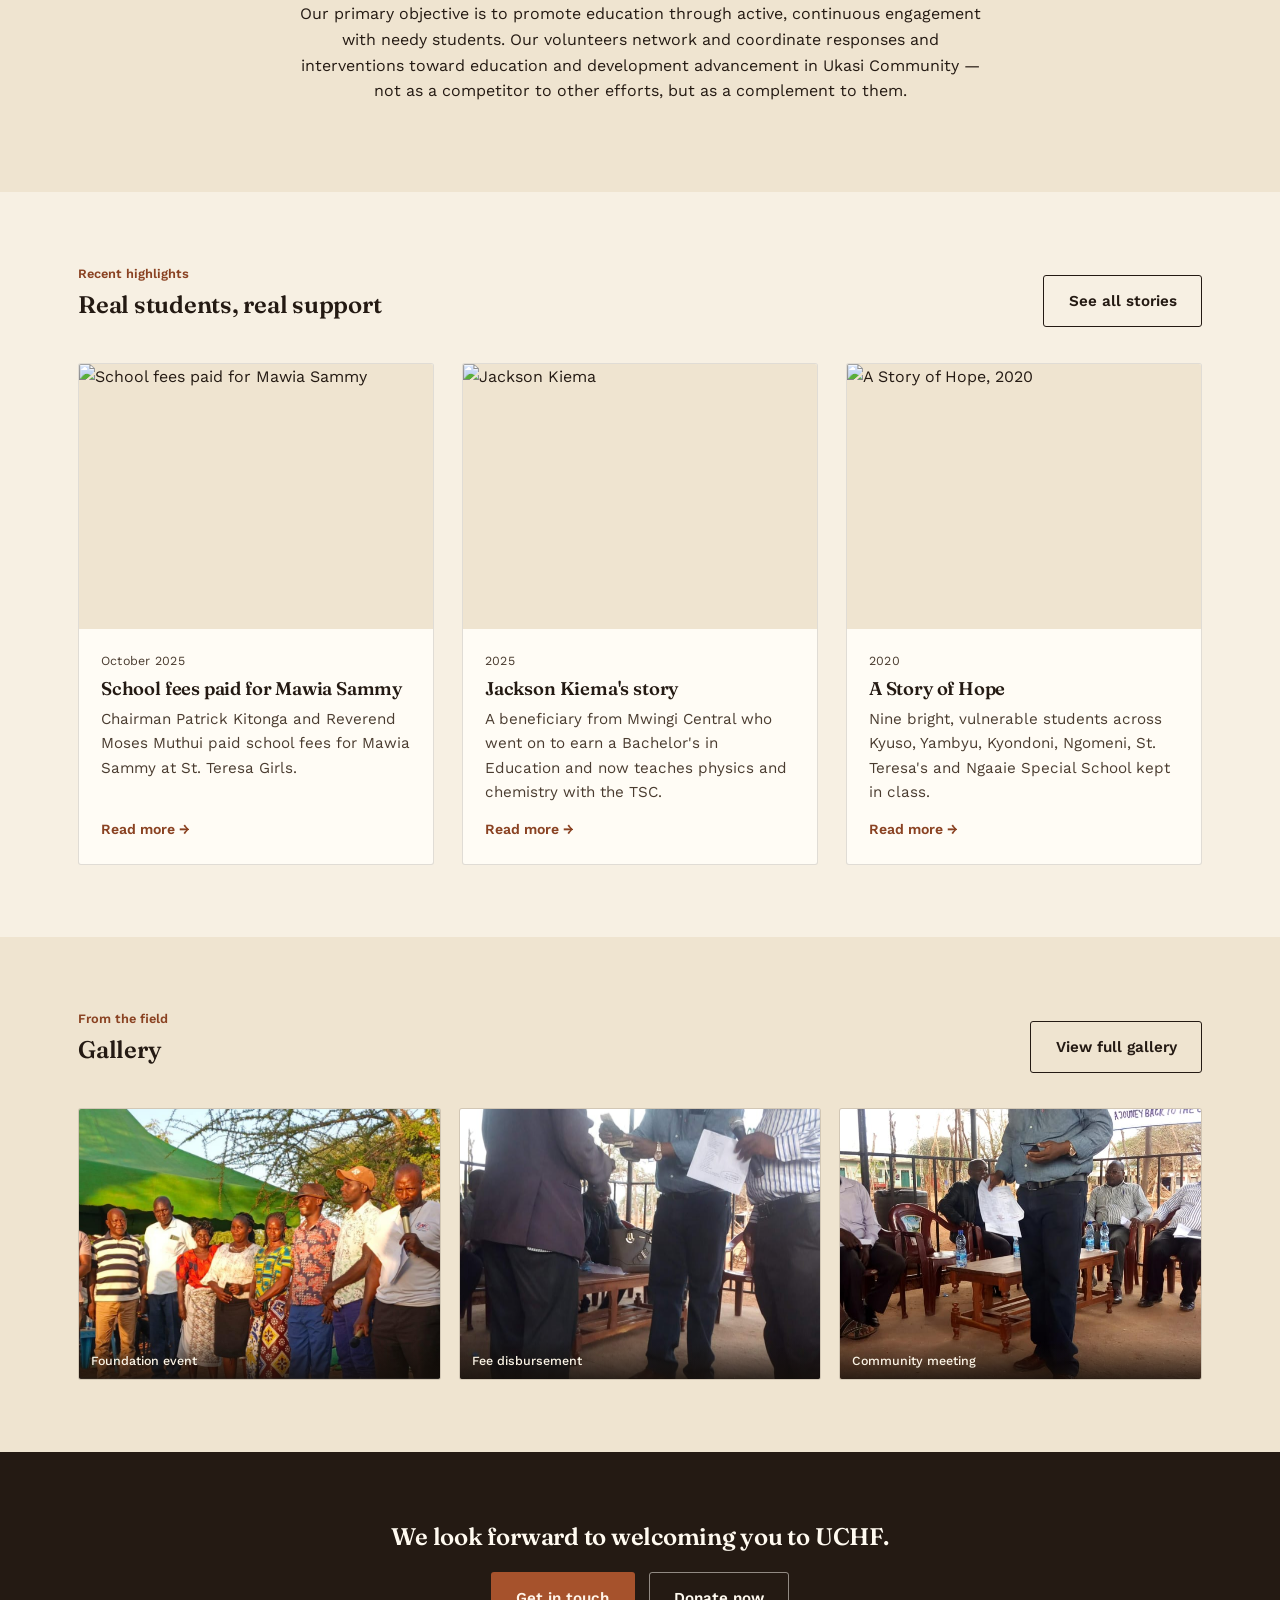
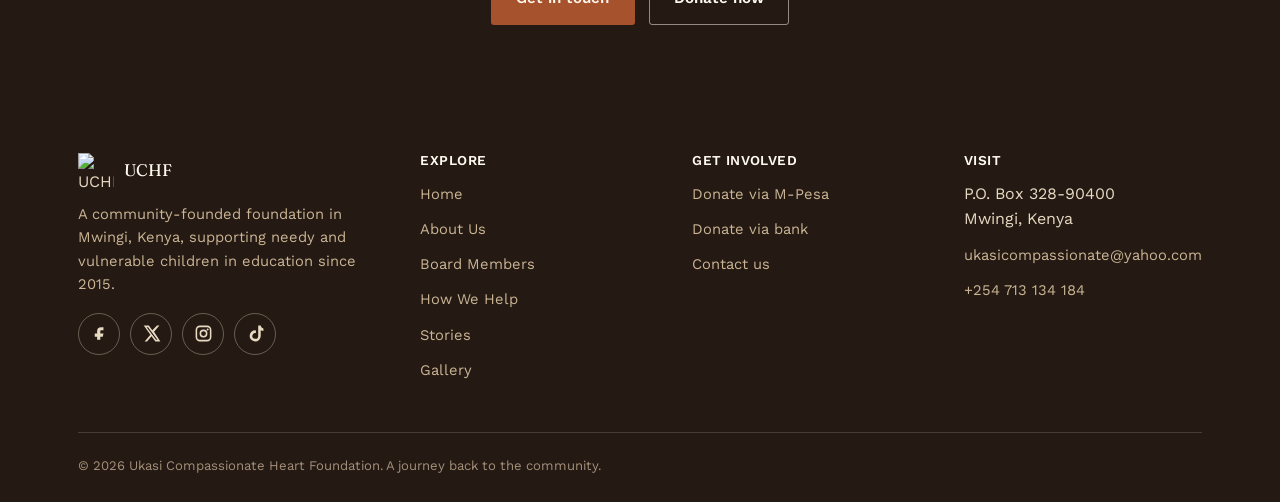
==== commit 4776616e: "Implement structural updates and optimizations across multiple modules" ====
--- a/index.html
+++ b/index.html
@@ -183,7 +183,7 @@
     </div>
     <div class="gallery-grid">
       <a class="gallery-item" href="gallery.html" style="cursor:pointer">
-        <img src="assets/gallery/gallery-01.jpeg" alt="UCHF community gathering">
+        <img src="assets/gallery/gallery-01-clean.jpg" alt="UCHF community gathering">
         <span class="cap">Foundation event</span>
       </a>
       <a class="gallery-item" href="gallery.html" style="cursor:pointer">
